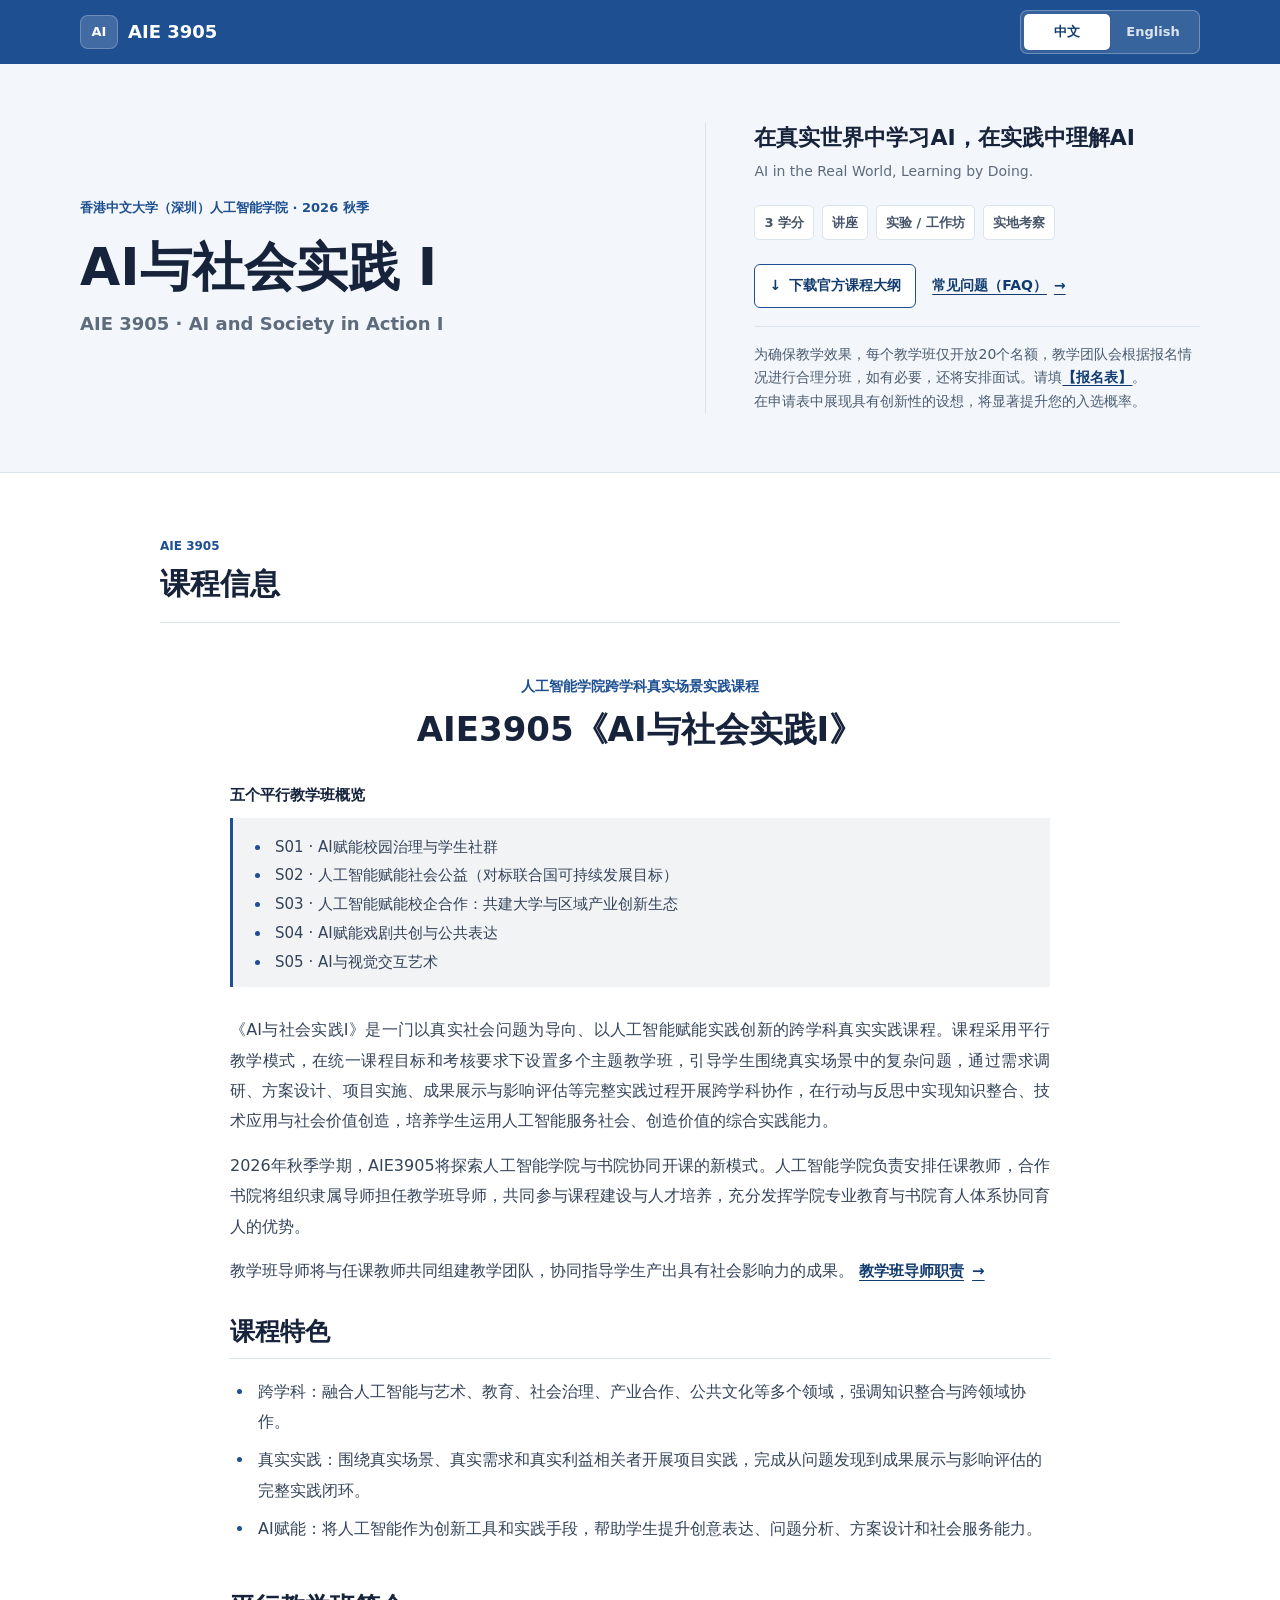
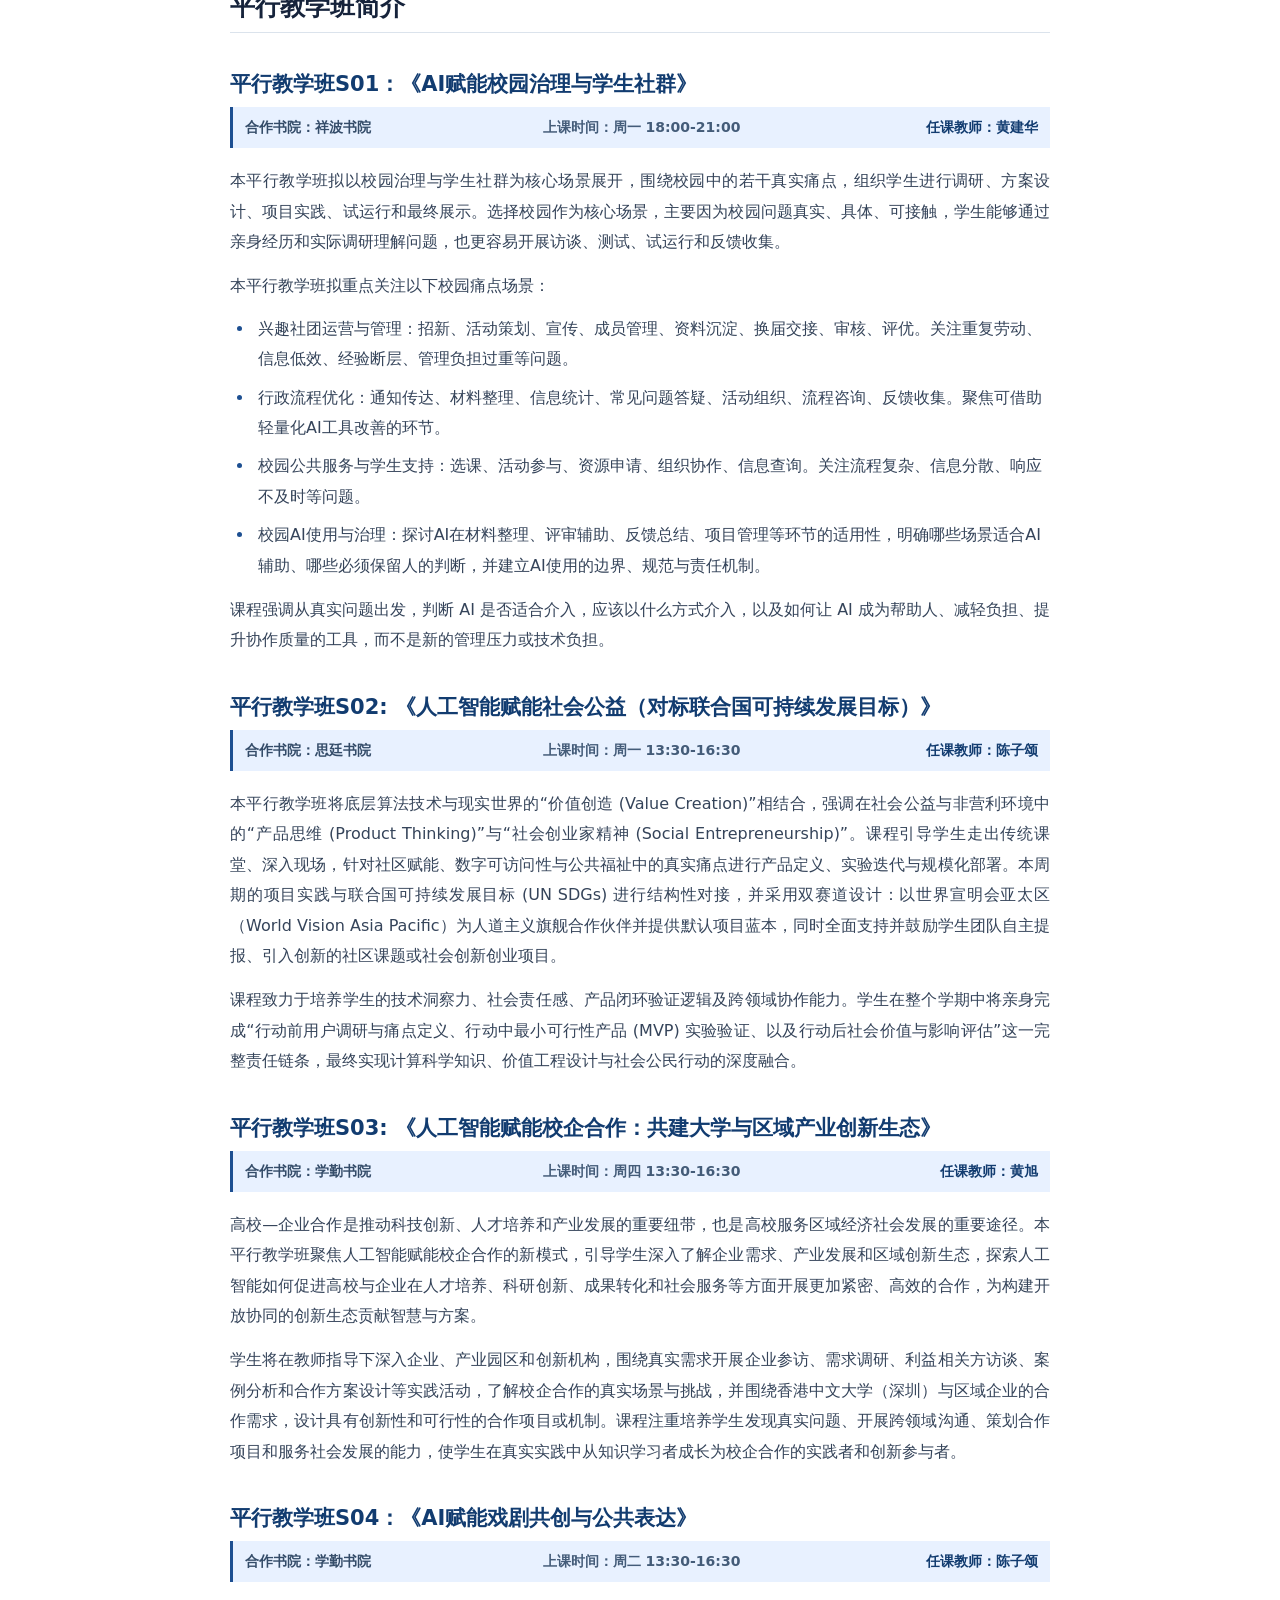
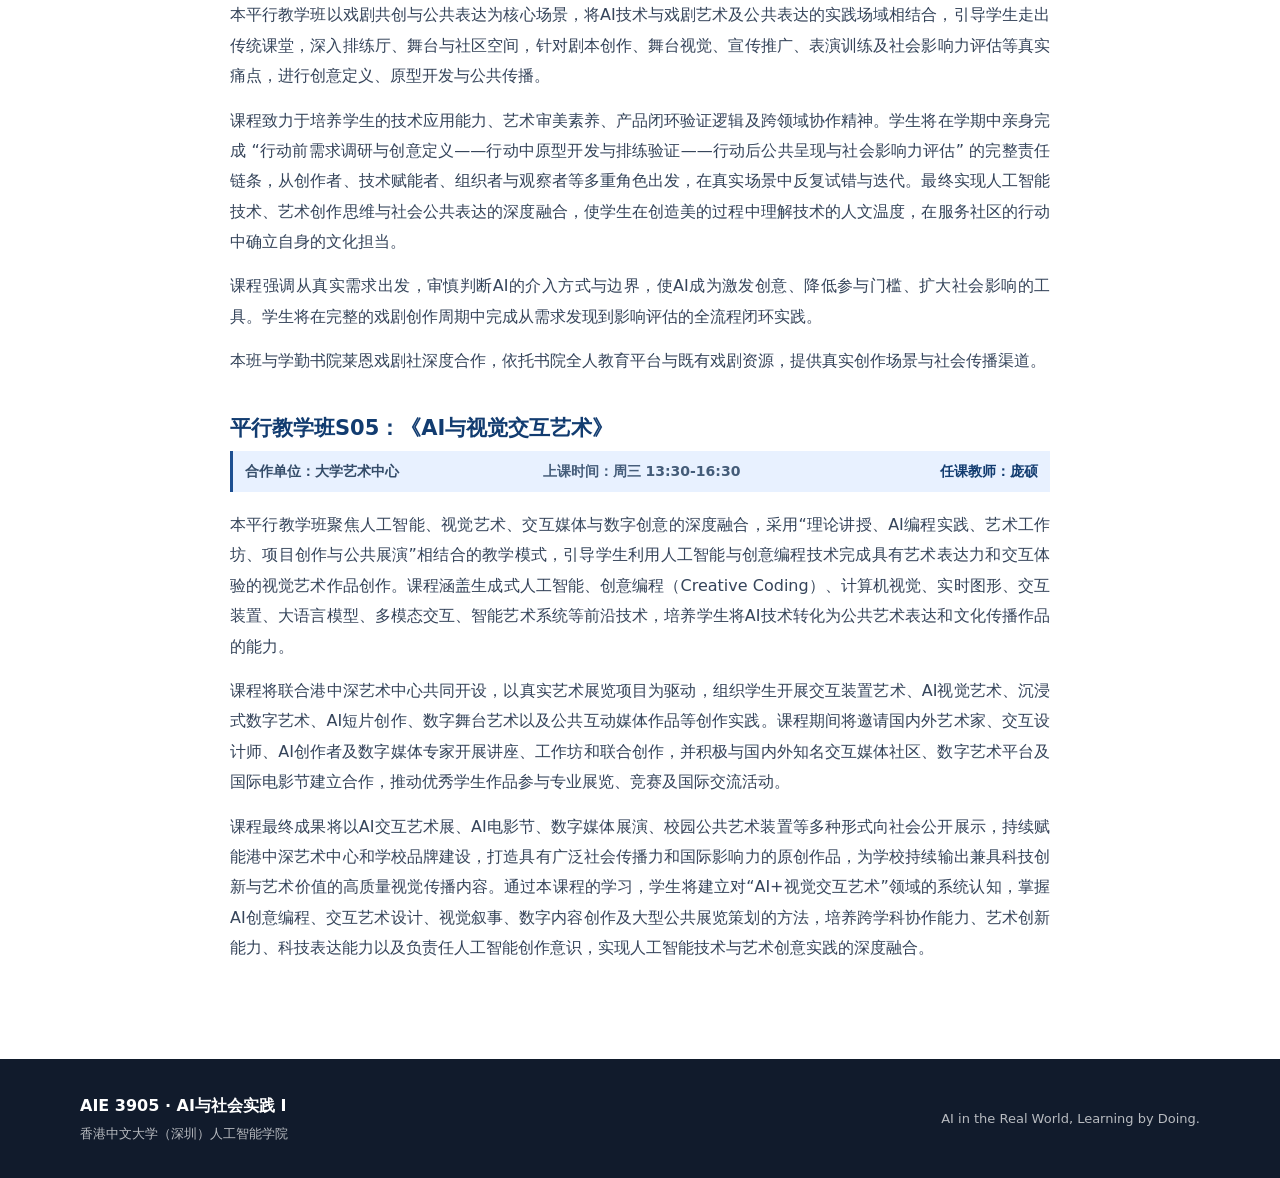
==== index.html @ 92f19177 "update" ====
<!DOCTYPE html>
<html lang="zh-CN">
<head>
  <meta charset="UTF-8" />
  <meta name="viewport" content="width=device-width, initial-scale=1.0" />
  <meta name="description" content="AIE 3905 AI与社会实践 I 中英文课程信息" />
  <title>AIE 3905 | AI与社会实践 I</title>
  <link rel="icon" type="image/png" href="./assets/images/favicon.png" />
  <link rel="shortcut icon" type="image/png" href="./assets/images/favicon.png" />
  <link rel="apple-touch-icon" href="./assets/images/favicon.png" />
  <link rel="stylesheet" href="./css/style.css?v=20260730-1" />
</head>
<body>
  <header class="site-header" id="site-header">
    <div class="container nav-wrap">
      <div class="brand" aria-label="AIE 3905">
        <span class="brand-mark">AI</span>
        <span class="brand-text">AIE 3905</span>
      </div>
      <div class="language-switch header-language-switch" id="language-switch" role="group" aria-label="选择课程信息语言">
        <button type="button" data-language="zh" class="active" aria-pressed="true">中文</button>
        <button type="button" data-language="en" aria-pressed="false">English</button>
      </div>
    </div>
  </header>

  <main id="app" tabindex="-1"></main>

  <footer class="site-footer">
    <div class="container footer-grid">
      <div>
        <div class="footer-brand">AIE 3905 · AI与社会实践 I</div>
        <p>香港中文大学（深圳）人工智能学院</p>
      </div>
      <p class="footer-note">AI in the Real World, Learning by Doing.</p>
    </div>
  </footer>

  <script src="./js/data.js?v=20260729-2"></script>
  <script src="./js/app.js?v=20260730-1"></script>
</body>
</html>
---- css/style.css ----
:root {
  --bg: #f7f8fa;
  --surface: #ffffff;
  --surface-soft: #f1f3f5;
  --text: #16233b;
  --muted: #5d6b7d;
  --line: #dbe3ec;
  --primary: #1d4f91;
  --primary-dark: #123c70;
  --primary-soft: #e8f1ff;
  --radius: 6px;
}

* { box-sizing: border-box; }
html { scroll-behavior: smooth; }
body {
  margin: 0;
  min-width: 320px;
  font-family: Inter, ui-sans-serif, system-ui, -apple-system, BlinkMacSystemFont, "Segoe UI", "PingFang SC", "Microsoft YaHei", sans-serif;
  color: var(--text);
  background: var(--bg);
  line-height: 1.65;
  -webkit-font-smoothing: antialiased;
}

a { color: inherit; text-decoration: none; }
button { font: inherit; }
.container { width: min(1120px, calc(100% - 40px)); margin: 0 auto; }
h1, h2, h3, h4, p { margin: 0; letter-spacing: 0; }
h1, h2, h3, h4 { line-height: 1.25; }

.site-header {
  position: sticky;
  top: 0;
  z-index: 50;
  background: var(--primary);
  box-shadow: 0 1px 0 rgba(255,255,255,.14);
}
.nav-wrap { height: 64px; display: flex; align-items: center; justify-content: space-between; gap: 20px; }
.brand { display: inline-flex; align-items: center; gap: 10px; color: #fff; font-weight: 800; }
.brand-mark {
  width: 38px;
  height: 34px;
  border-radius: 8px;
  display: inline-flex;
  align-items: center;
  justify-content: center;
  background: rgba(255,255,255,.16);
  border: 1px solid rgba(255,255,255,.24);
  font-size: 13px;
}
.brand-text { font-size: 18px; }

.course-hero {
  background: #f3f6fa;
  border-bottom: 1px solid var(--line);
}
.course-hero-inner {
  min-height: 400px;
  padding: 58px 0;
  display: grid;
  grid-template-columns: minmax(0, 1fr) minmax(380px, .9fr);
  gap: 76px;
  align-items: center;
}
.hero-primary { min-width: 0; }
.hero-kicker { color: var(--primary); font-size: 13px; font-weight: 750; margin-bottom: 16px; }
.hero-primary h1 { font-size: 52px; }
.hero-title-secondary { margin-top: 9px; color: var(--muted); font-size: 18px; font-weight: 700; }
.hero-information { padding-left: 48px; border-left: 1px solid var(--line); }
.hero-slogan { font-size: 22px; font-weight: 750; line-height: 1.45; }
.hero-slogan-secondary { margin-top: 6px; color: var(--muted); font-size: 14px; }
.hero-meta { display: flex; flex-wrap: wrap; gap: 8px; margin-top: 22px; }
.hero-meta span {
  padding: 6px 9px;
  border: 1px solid var(--line);
  border-radius: 5px;
  background: #fff;
  color: #475569;
  font-size: 13px;
  font-weight: 700;
}
.hero-actions {
  margin-top: 24px;
  display: flex;
  align-items: center;
  flex-wrap: wrap;
  gap: 16px;
}
.hero-action-button {
  min-height: 42px;
  padding: 9px 14px;
  display: inline-flex;
  align-items: center;
  justify-content: center;
  gap: 8px;
  border: 1px solid var(--primary);
  border-radius: 6px;
  font-size: 14px;
  font-weight: 760;
  transition: background .2s ease, color .2s ease;
}
.download-button { background: #fff; color: var(--primary-dark); }
.download-button:hover { background: var(--primary-soft); }
.hero-secondary-link {
  display: inline-flex;
  align-items: center;
  gap: 7px;
  color: var(--primary-dark);
  font-size: 14px;
  font-weight: 750;
  text-decoration: underline;
  text-underline-offset: 4px;
}
.hero-action-button:focus-visible, .hero-secondary-link:focus-visible, .language-switch button:focus-visible { outline: 3px solid #9fc3ed; outline-offset: 2px; }
.application-notice {
  margin-top: 18px;
  padding-top: 16px;
  border-top: 1px solid var(--line);
  color: #4b5d73;
  font-size: 14px;
  line-height: 1.7;
}
.application-notice a {
  color: var(--primary-dark);
  font-weight: 750;
  text-decoration: underline;
  text-underline-offset: 3px;
}

.document-area { background: #fff; }
.document-container { max-width: 960px; padding-top: 64px; padding-bottom: 96px; }
.document-toolbar {
  display: flex;
  align-items: end;
  justify-content: space-between;
  gap: 28px;
  padding-bottom: 20px;
  border-bottom: 1px solid var(--line);
}
.document-toolbar h2 { font-size: 30px; }
.eyebrow { display: block; margin-bottom: 8px; color: var(--primary); font-size: 12px; font-weight: 800; }
.document-resource-line {
  margin-top: 14px;
  color: #35445a;
  font-size: 16px;
  line-height: 1.9;
  text-align: justify;
}
.course-document[lang="en"] .document-resource-line { line-height: 1.78; text-align: left; }
.document-resource-link {
  display: inline-flex;
  align-items: center;
  gap: 8px;
  color: var(--primary-dark);
  font-size: 15px;
  font-weight: 750;
  text-decoration: underline;
  text-underline-offset: 4px;
}
.document-resource-line + .document-heading { margin-top: 30px; }
.language-switch { display: inline-grid; grid-template-columns: 1fr 1fr; padding: 3px; border: 1px solid var(--line); border-radius: 7px; background: var(--surface-soft); }
.language-switch button {
  min-width: 86px;
  min-height: 36px;
  padding: 6px 12px;
  border: 0;
  border-radius: 5px;
  background: transparent;
  color: var(--muted);
  font-size: 13px;
  font-weight: 750;
  cursor: pointer;
}
.language-switch button.active { background: #fff; color: var(--primary); box-shadow: 0 1px 3px rgba(20,36,60,.1); }
.header-language-switch { border-color: rgba(255,255,255,.28); background: rgba(255,255,255,.12); }
.header-language-switch button { color: rgba(255,255,255,.82); }
.header-language-switch button.active { background: #fff; color: var(--primary-dark); }

.course-document { max-width: 820px; margin: 0 auto; padding-top: 52px; }
.document-kicker { color: var(--primary); font-size: 14px; font-weight: 750; text-align: center; }
.document-title { margin-top: 10px; margin-bottom: 32px; font-size: 34px; text-align: center; }
.session-summary-heading { color: var(--text); font-size: 15px; font-weight: 800; }
.document-list.session-summary-list {
  margin-top: 10px;
  padding: 13px 20px 13px 38px;
  border-left: 3px solid var(--primary);
  background: var(--surface-soft);
}
.document-list.session-summary-list li { margin-top: 4px; font-size: 15px; line-height: 1.65; }
.course-document[lang="en"] .document-list.session-summary-list li { line-height: 1.65; }
.document-list.session-summary-list + .document-paragraph { margin-top: 28px; }
.document-heading { margin-top: 46px; margin-bottom: 18px; padding-bottom: 10px; border-bottom: 1px solid var(--line); font-size: 25px; }
.document-section-title { margin-top: 38px; margin-bottom: 10px; color: var(--primary-dark); font-size: 21px; }
.document-paragraph { margin-top: 14px; color: #35445a; font-size: 16px; line-height: 1.9; text-align: justify; }
.course-document[lang="en"] .document-paragraph { line-height: 1.78; text-align: left; }
.document-partner {
  margin: 9px 0 18px;
  padding: 9px 12px;
  display: grid;
  grid-template-columns: minmax(0, 1fr) auto minmax(0, 1fr);
  align-items: baseline;
  gap: 8px 18px;
  border-left: 3px solid var(--primary);
  background: var(--primary-soft);
  color: #344c69;
  font-size: 14px;
  font-weight: 750;
}
.document-meeting-time { justify-self: center; color: #445c79; text-align: center; }
.document-instructor { justify-self: end; color: var(--primary-dark); text-align: right; }
.document-partner-stacked {
  grid-template-columns: minmax(0, 1.1fr) minmax(0, 1.25fr) minmax(0, .8fr);
  align-items: start;
}
.document-partner-field { min-width: 0; display: flex; flex-direction: column; }
.document-partner-field:nth-child(2) { align-items: center; text-align: center; }
.document-partner-field:nth-child(3) { align-items: flex-end; text-align: right; }
.document-partner-label { color: #60748d; font-size: 12px; line-height: 1.35; white-space: nowrap; }
.document-partner-value { margin-top: 3px; color: var(--primary-dark); font-size: 14px; line-height: 1.45; white-space: nowrap; }
.document-feature {
  margin-top: 9px;
  color: #3e4d62;
  font-size: 15px;
  line-height: 1.75;
}
.document-list {
  margin: 12px 0 0;
  padding-left: 24px;
  color: #35445a;
}
.document-list li {
  margin-top: 8px;
  padding-left: 4px;
  font-size: 16px;
  line-height: 1.9;
}
.document-list li::marker { color: var(--primary); }
.course-document[lang="en"] .document-list li { line-height: 1.78; }

.mentor-page { min-height: calc(100vh - 64px); background: #fff; }
.mentor-hero { background: #f3f6fa; border-bottom: 1px solid var(--line); }
.mentor-hero-inner { max-width: 960px; padding-top: 48px; padding-bottom: 48px; }
.mentor-back-link {
  display: inline-flex;
  align-items: center;
  gap: 7px;
  margin-bottom: 28px;
  color: var(--primary-dark);
  font-size: 14px;
  font-weight: 750;
}
.mentor-hero h1 { max-width: 780px; font-size: 42px; }
.mentor-content { max-width: 820px; padding-top: 54px; padding-bottom: 96px; }
.mentor-document { color: #35445a; }
.mentor-document p { margin-top: 16px; font-size: 16px; line-height: 1.9; text-align: justify; }
.mentor-document[lang="en"] p { line-height: 1.78; text-align: left; }
.mentor-document .mentor-intro { margin-top: 0; }
.mentor-responsibility-list { margin-top: 14px; }
.mentor-responsibility-list strong { color: var(--text); }
.mentor-closing { margin-top: 32px !important; padding-top: 24px; border-top: 1px solid var(--line); }

.faq-hero-subtitle { margin-top: 12px; color: var(--muted); font-size: 16px; font-weight: 700; }
.faq-content { max-width: 820px; padding-top: 54px; padding-bottom: 96px; }
.faq-item { padding: 42px 0; border-bottom: 1px solid var(--line); }
.faq-item:first-child { padding-top: 0; }
.faq-item:last-child { padding-bottom: 0; border-bottom: 0; }
.faq-question, .faq-answer { display: grid; grid-template-columns: 34px minmax(0, 1fr); gap: 14px; align-items: start; }
.faq-answer { margin-top: 24px; }
.faq-marker {
  width: 30px;
  height: 30px;
  border-radius: 4px;
  display: inline-flex;
  align-items: center;
  justify-content: center;
  background: var(--primary);
  color: #fff;
  font-size: 13px;
  font-weight: 850;
}
.faq-answer .faq-marker { background: var(--primary-soft); color: var(--primary-dark); }
.faq-question h2 { font-size: 20px; line-height: 1.55; }
.faq-answer-copy p { color: #35445a; font-size: 16px; line-height: 1.78; }
.faq-answer-copy p + p { margin-top: 14px; }

.site-footer { background: #111b2c; color: rgba(255,255,255,.7); padding: 34px 0; }
.footer-grid { display: flex; justify-content: space-between; align-items: center; gap: 24px; }
.footer-brand { color: #fff; font-size: 16px; font-weight: 850; margin-bottom: 3px; }
.site-footer p { font-size: 13px; }
.footer-note { text-align: right; }
.fade-in { animation: fadeIn .18s ease both; }
@keyframes fadeIn { from { opacity: 0; } to { opacity: 1; } }

@media (max-width: 900px) {
  .course-hero-inner { min-height: 0; grid-template-columns: 1fr; gap: 32px; padding: 52px 0; }
  .hero-primary h1 { font-size: 44px; }
  .hero-information { padding-left: 0; padding-top: 28px; border-left: 0; border-top: 1px solid var(--line); }
}

@media (max-width: 560px) {
  .container { width: min(100% - 24px, 1120px); }
  .brand-text { display: none; }
  .course-hero-inner { padding: 44px 0; }
  .hero-primary h1 { font-size: 38px; overflow-wrap: anywhere; }
  .hero-title-secondary { font-size: 16px; }
  .hero-slogan { font-size: 20px; }
  .hero-actions { align-items: stretch; flex-direction: column; gap: 12px; }
  .hero-action-button { width: 100%; }
  .hero-secondary-link { justify-content: center; }
  .document-container { padding-top: 48px; padding-bottom: 72px; }
  .document-toolbar { display: block; }
  .course-document { padding-top: 38px; }
  .document-title { font-size: 28px; }
  .document-heading { margin-top: 38px; font-size: 23px; }
  .document-section-title { margin-top: 32px; font-size: 19px; overflow-wrap: anywhere; }
  .document-paragraph { font-size: 15px; text-align: left; }
  .document-partner { grid-template-columns: 1fr; align-items: start; }
  .document-meeting-time, .document-instructor { justify-self: start; text-align: left; }
  .document-partner-field:nth-child(2), .document-partner-field:nth-child(3) { align-items: flex-start; text-align: left; }
  .document-resource-line { font-size: 15px; text-align: left; }
  .document-list li { font-size: 15px; }
  .mentor-hero-inner { padding-top: 36px; padding-bottom: 38px; }
  .mentor-hero h1 { font-size: 34px; overflow-wrap: anywhere; }
  .mentor-content { padding-top: 42px; padding-bottom: 72px; }
  .mentor-document p, .mentor-responsibility-list li { font-size: 15px; text-align: left; }
  .faq-content { padding-top: 42px; padding-bottom: 72px; }
  .faq-item { padding: 34px 0; }
  .faq-question, .faq-answer { grid-template-columns: 30px minmax(0, 1fr); gap: 10px; }
  .faq-question h2 { font-size: 18px; }
  .faq-answer-copy p { font-size: 15px; }
  .footer-grid { align-items: flex-start; flex-direction: column; }
  .footer-note { text-align: left; }
}

@media (prefers-reduced-motion: reduce) {
  html { scroll-behavior: auto; }
  *, *::before, *::after { animation-duration: .01ms !important; animation-iteration-count: 1 !important; transition-duration: .01ms !important; }
}
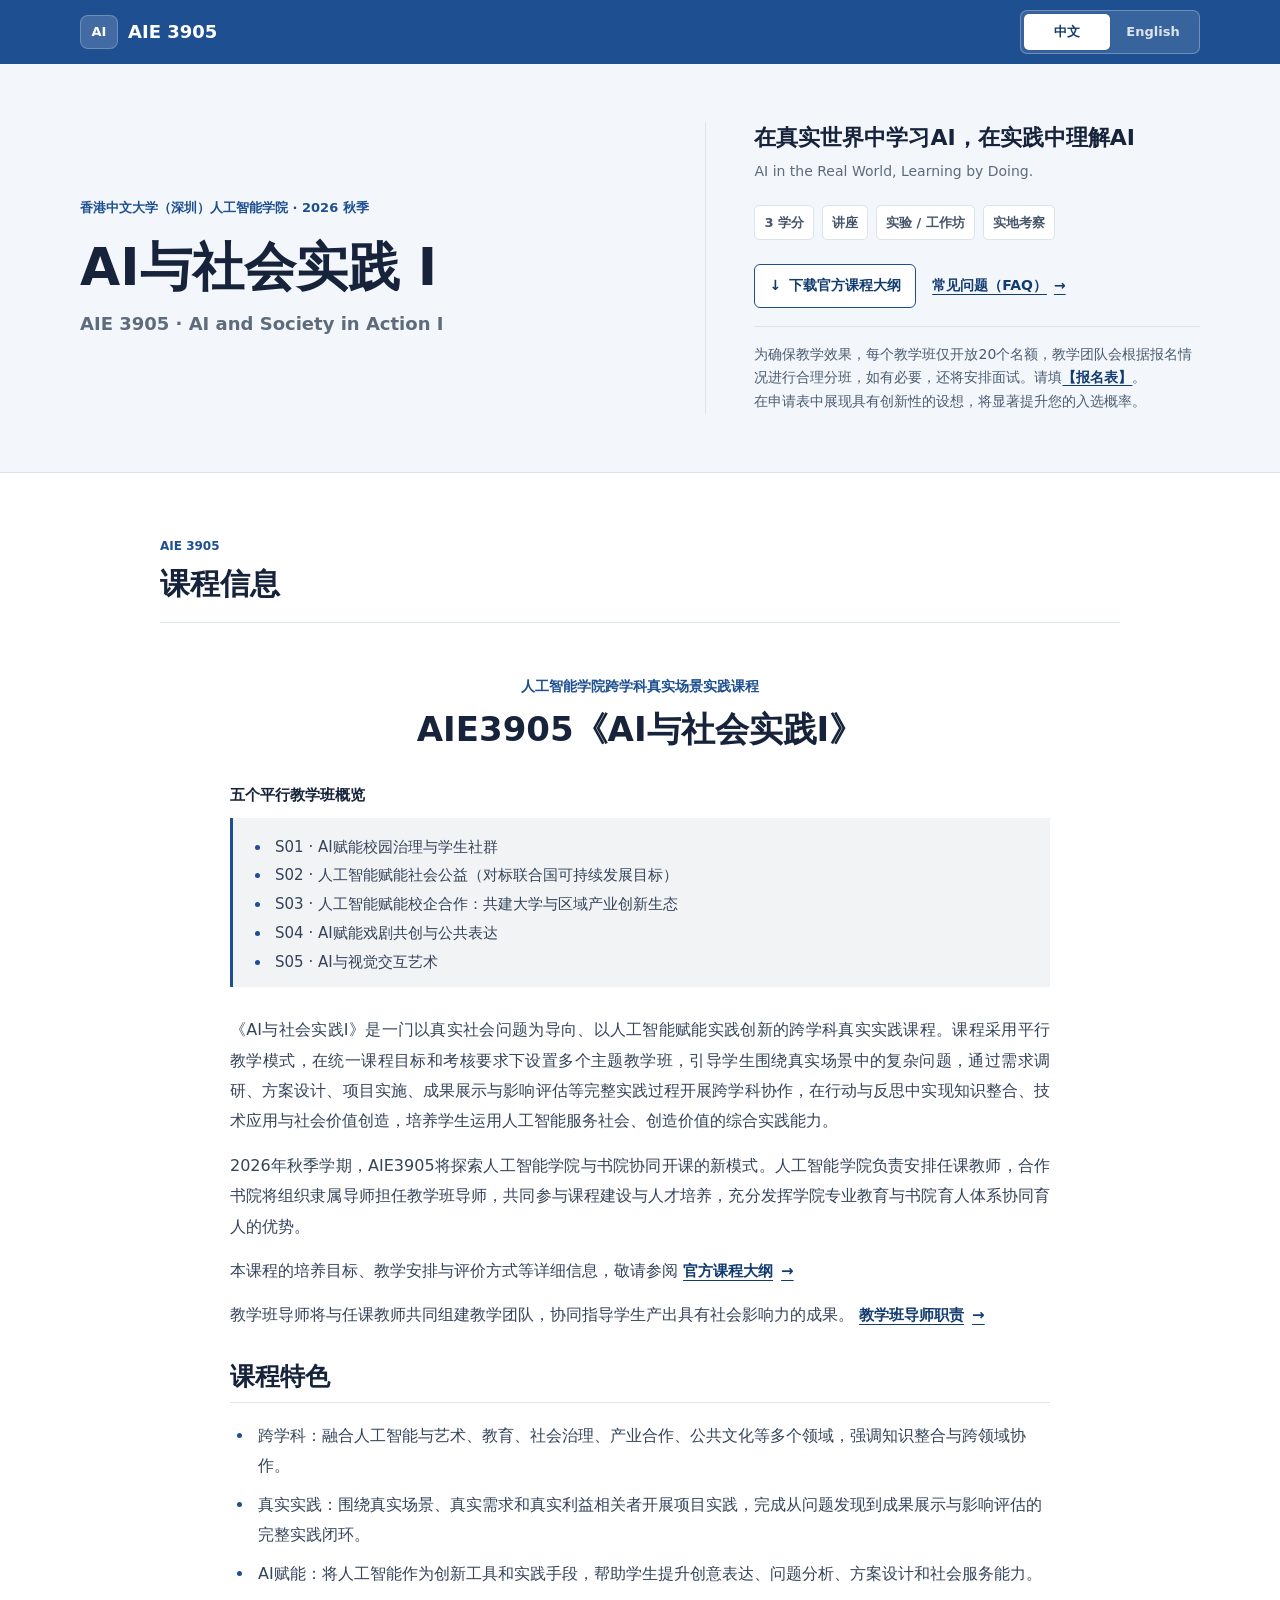
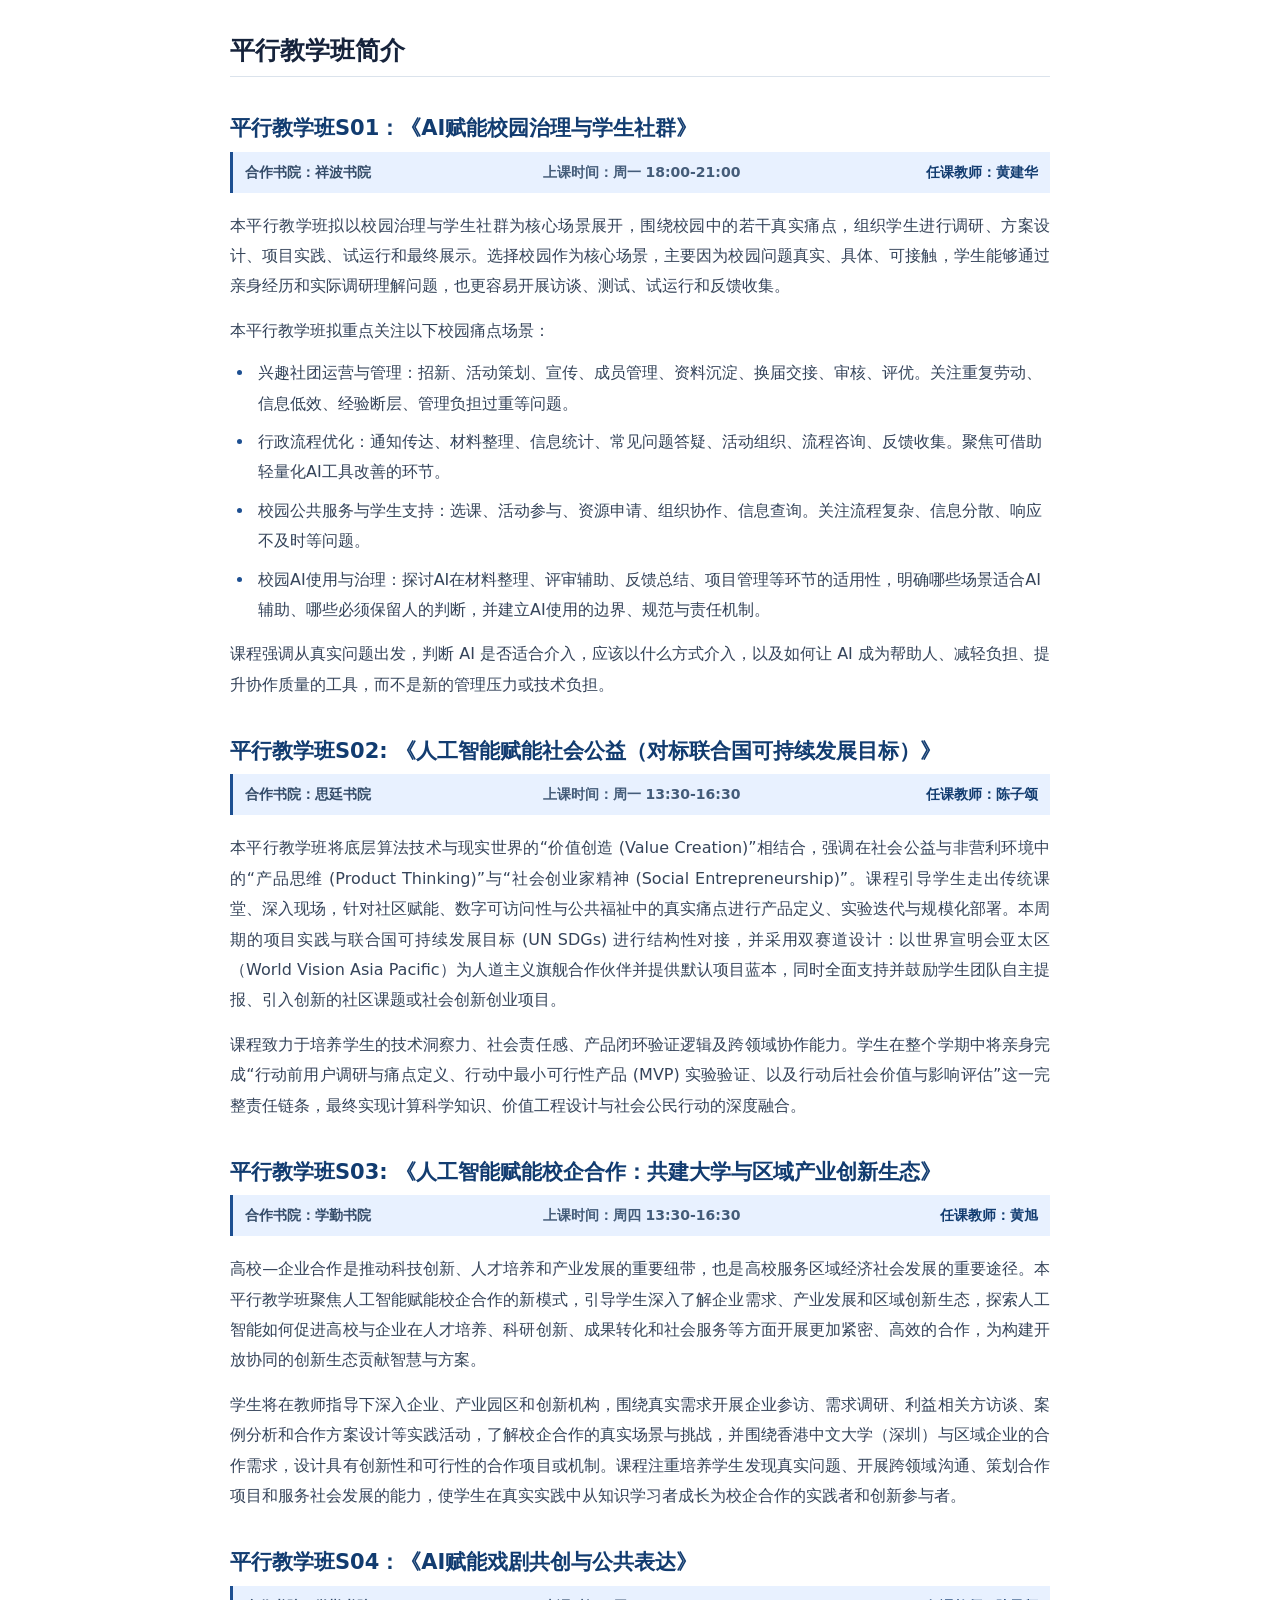
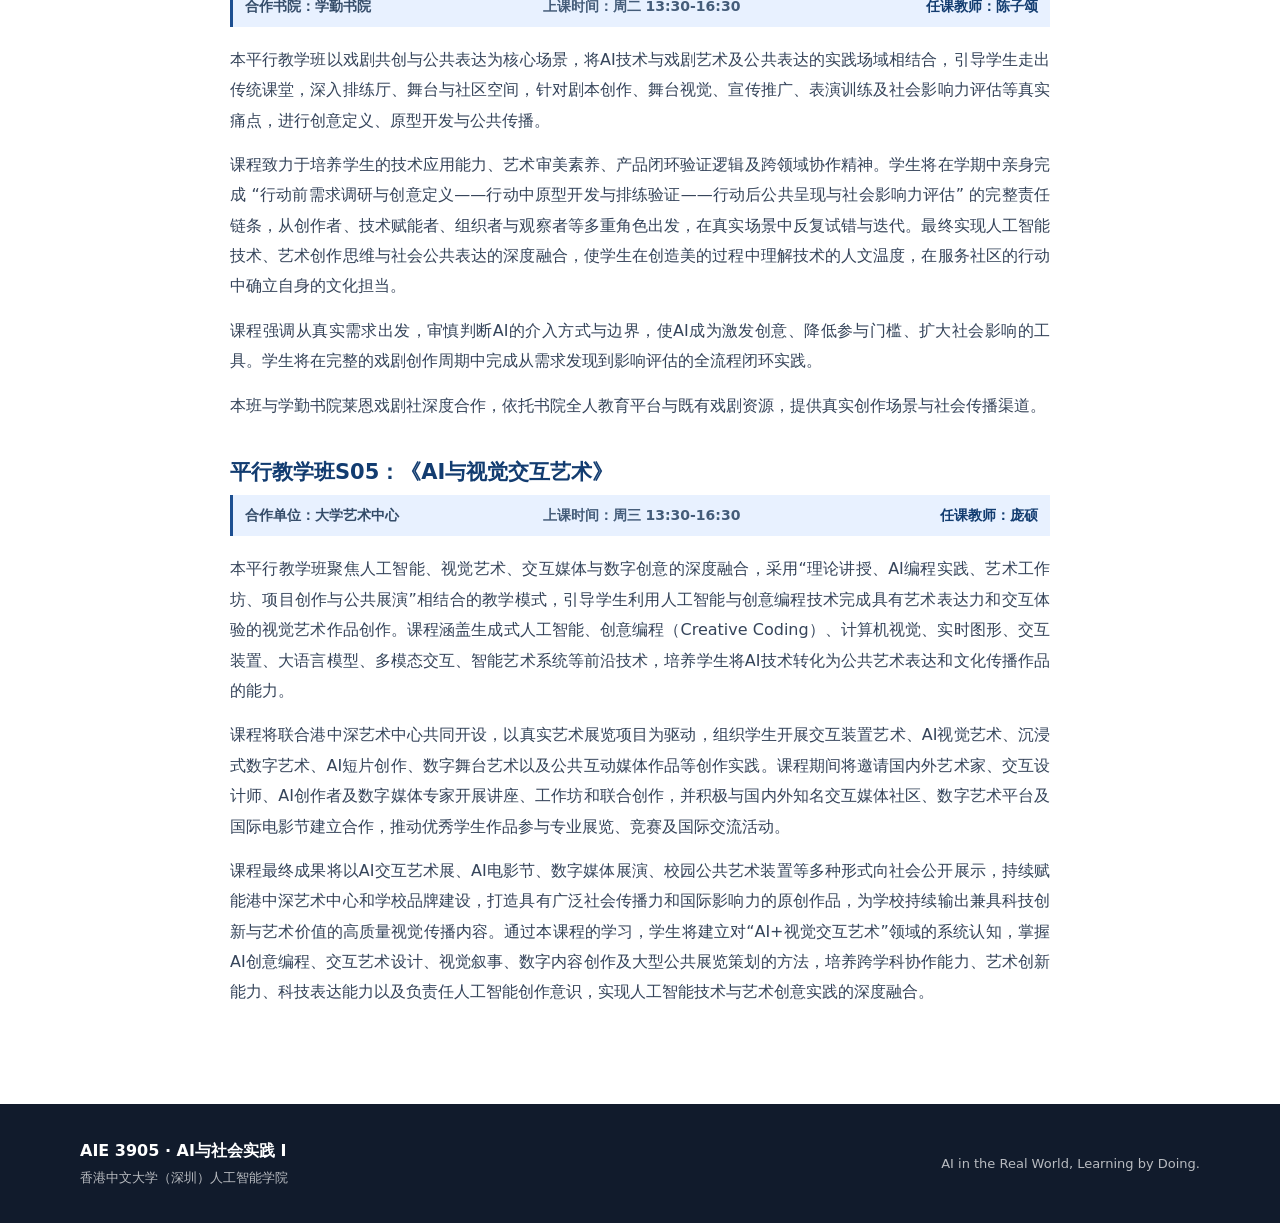
==== commit 6ae365fe: "update" ====
--- a/index.html
+++ b/index.html
@@ -36,7 +36,7 @@
     </div>
   </footer>
 
-  <script src="./js/data.js?v=20260729-2"></script>
+  <script src="./js/data.js?v=20260731-1"></script>
   <script src="./js/app.js?v=20260730-1"></script>
 </body>
 </html>
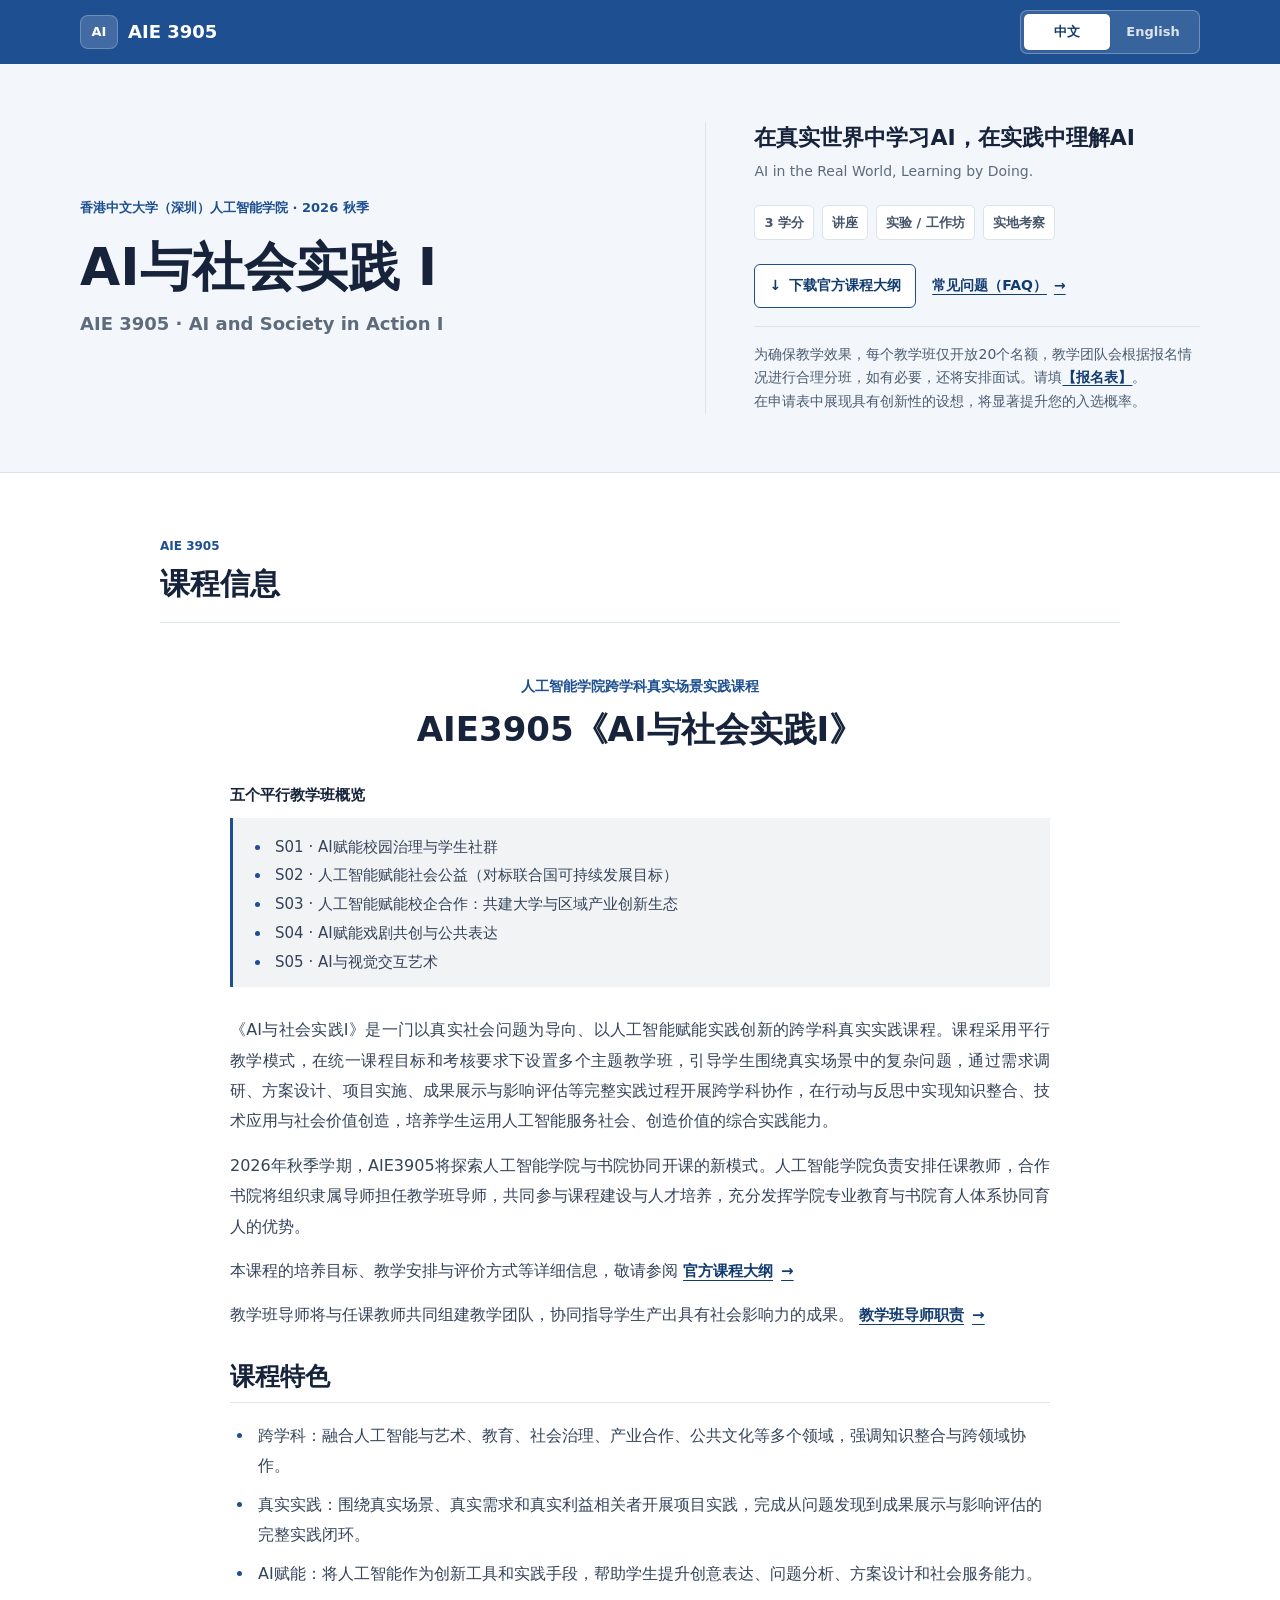
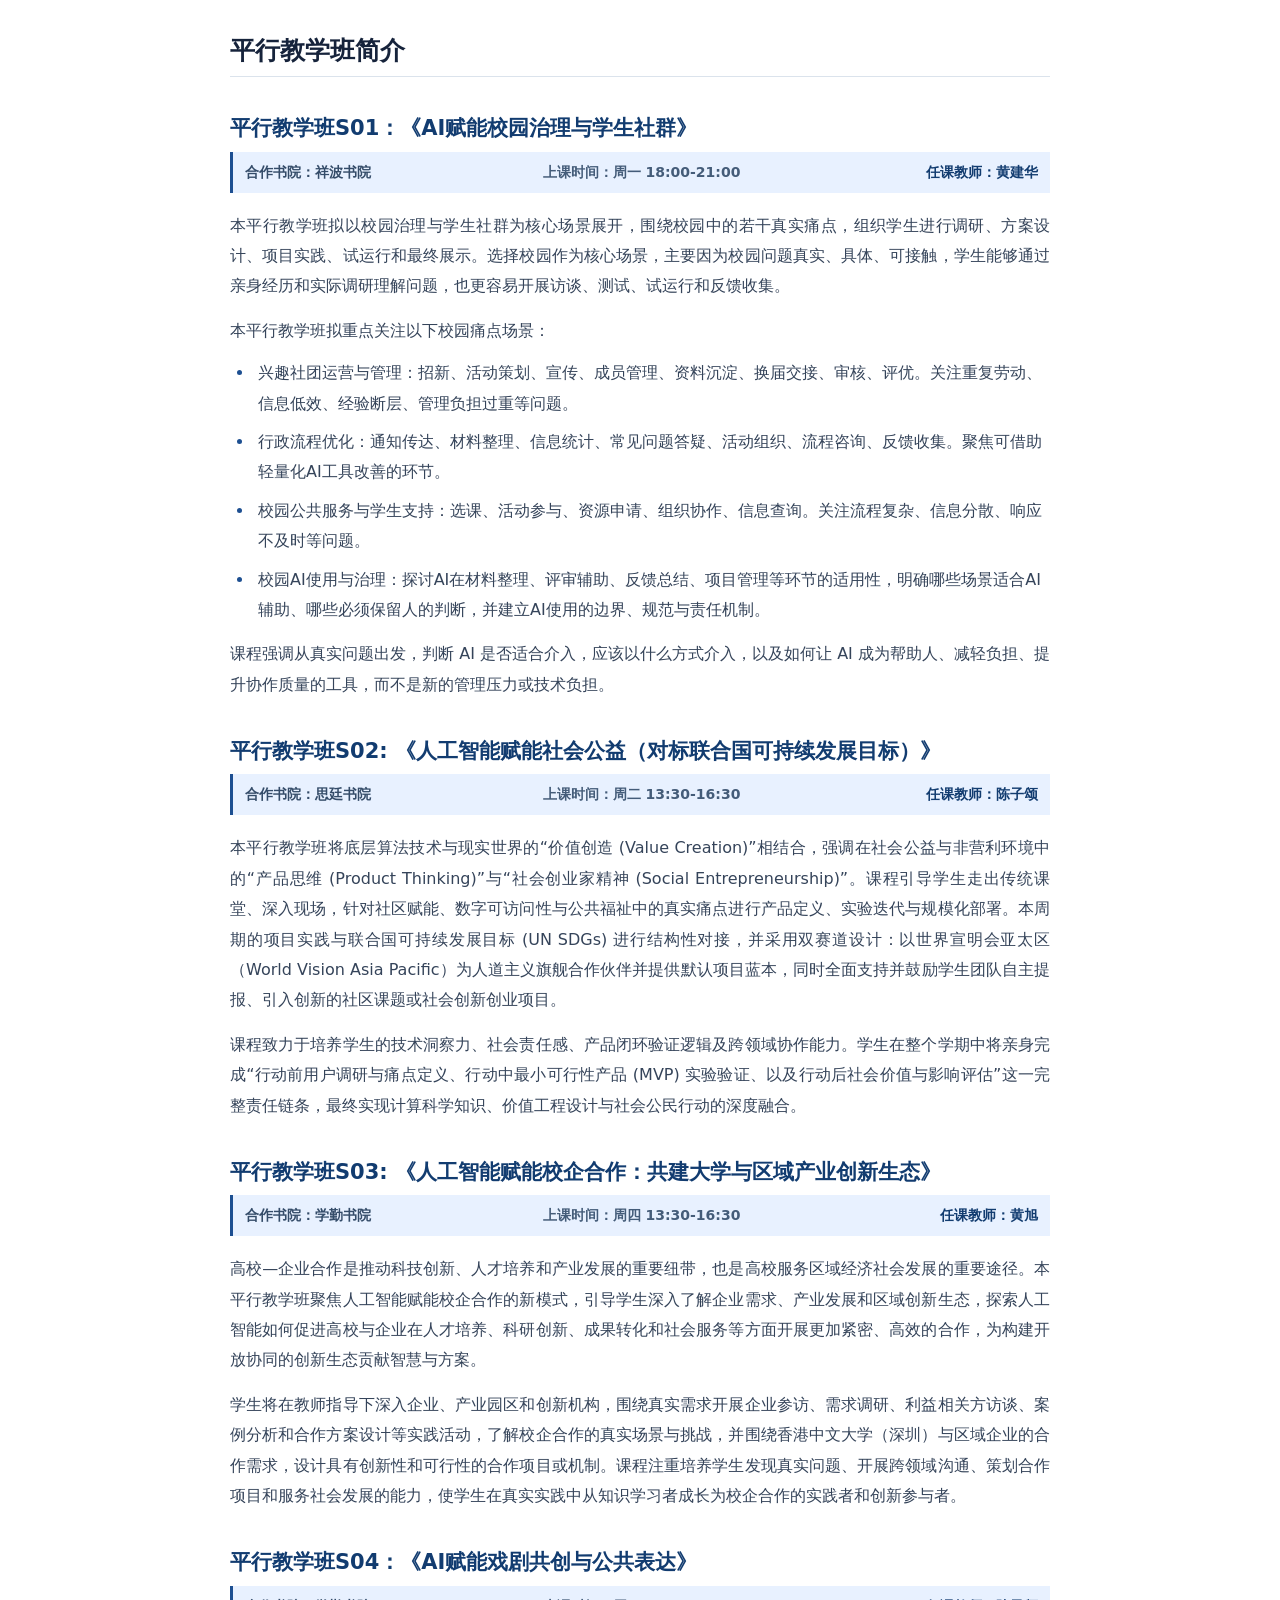
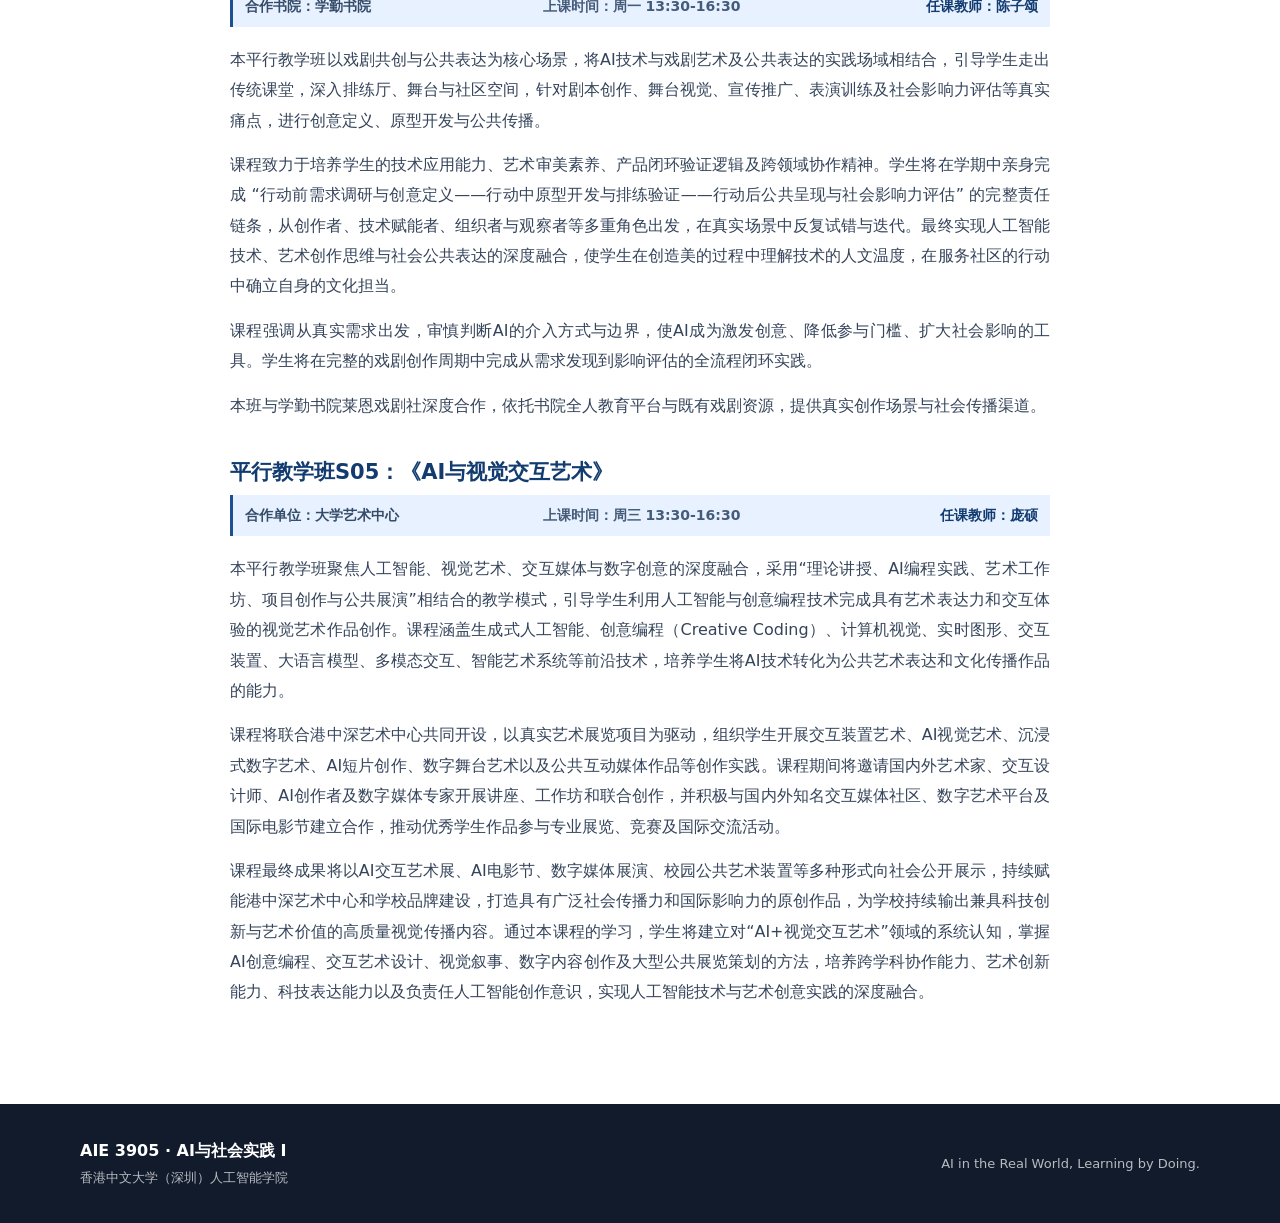
==== commit 1582d066: "update" ====
--- a/index.html
+++ b/index.html
@@ -36,7 +36,7 @@
     </div>
   </footer>
 
-  <script src="./js/data.js?v=20260731-1"></script>
+  <script src="./js/data.js?v=20260802-1"></script>
   <script src="./js/app.js?v=20260730-1"></script>
 </body>
 </html>
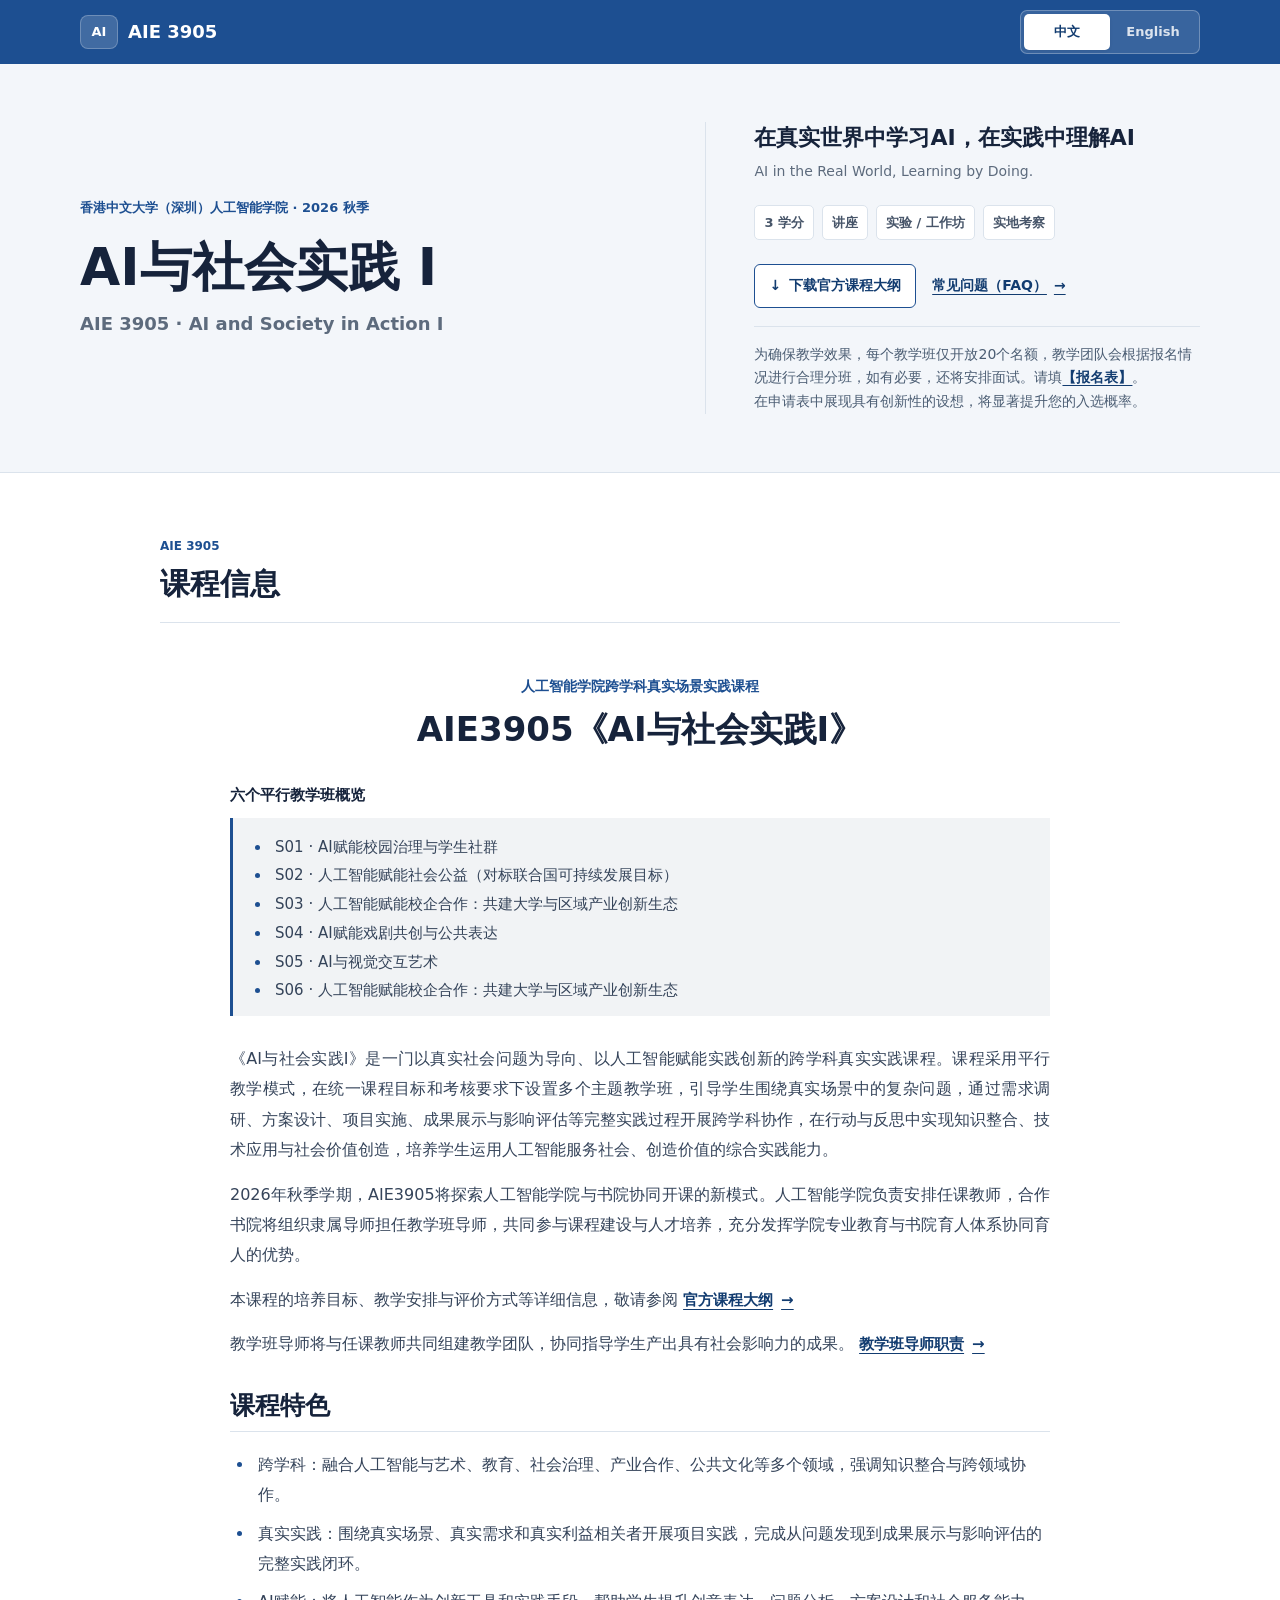
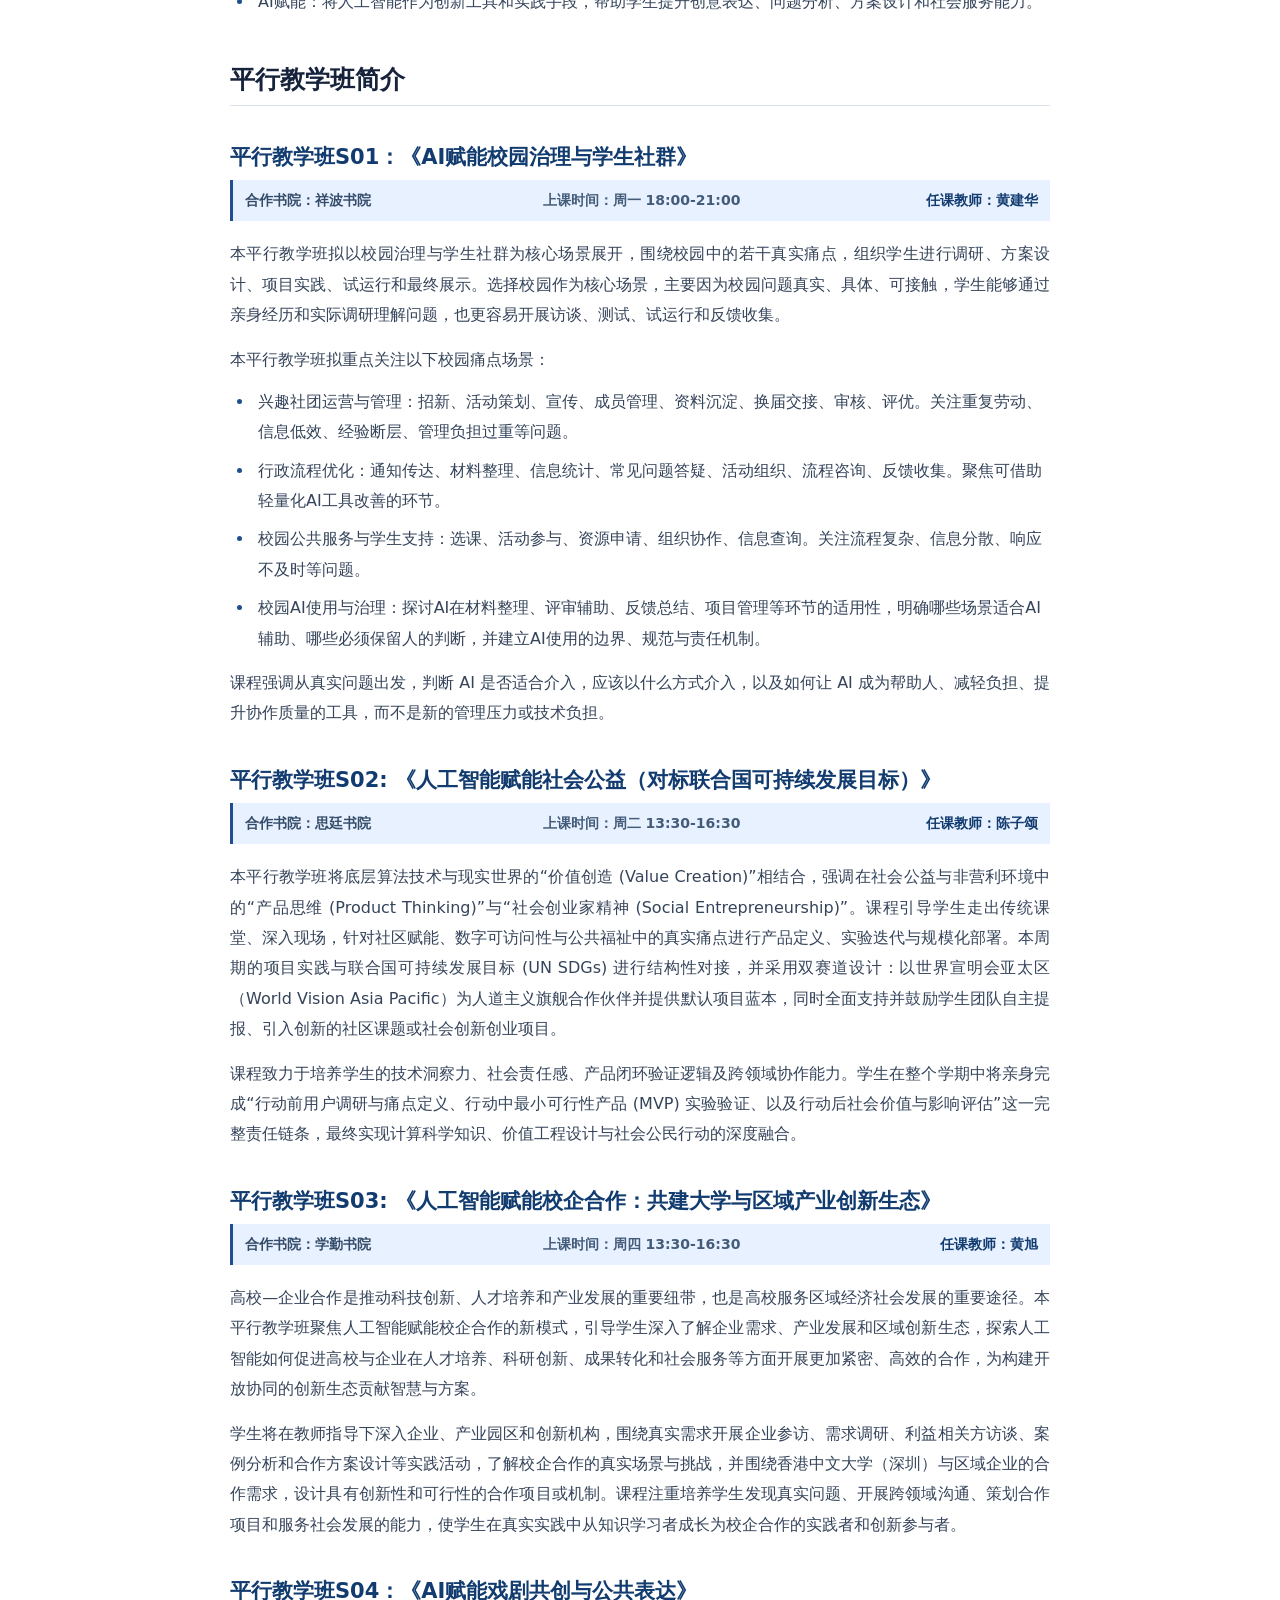
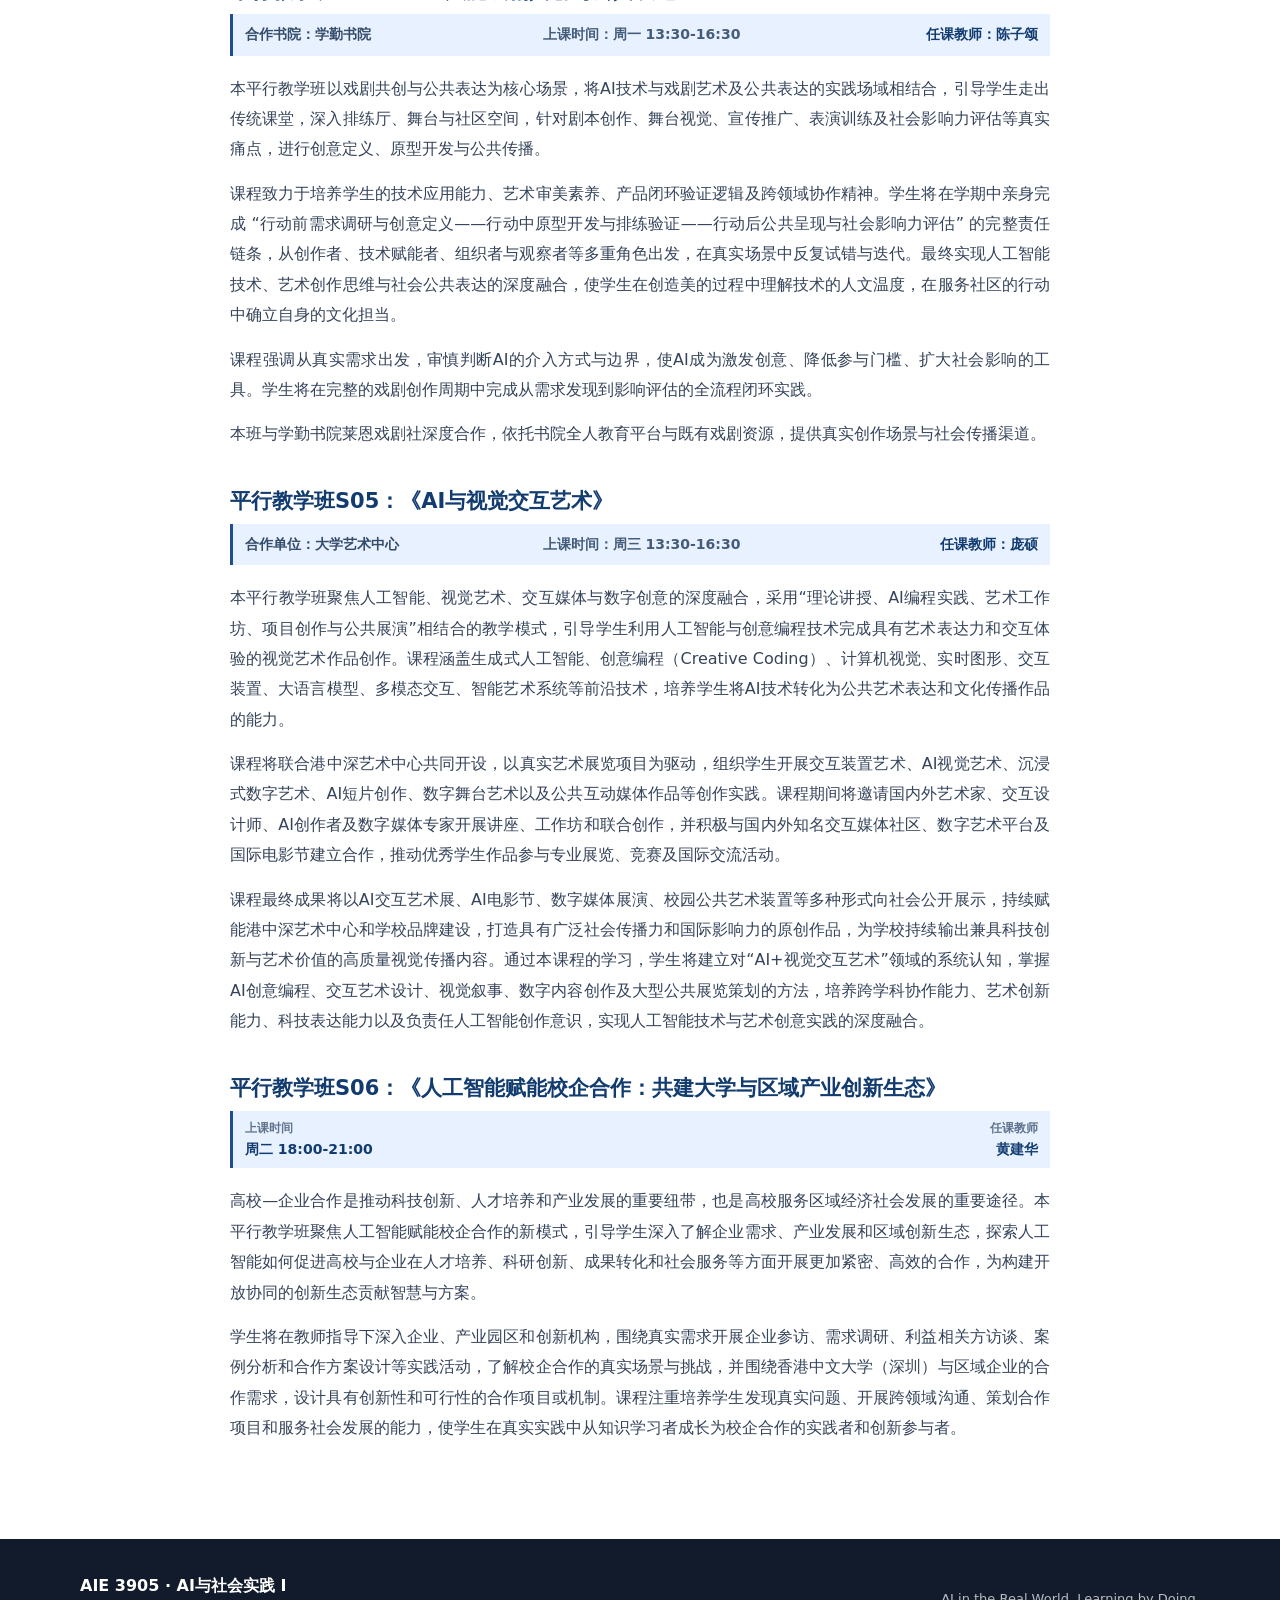
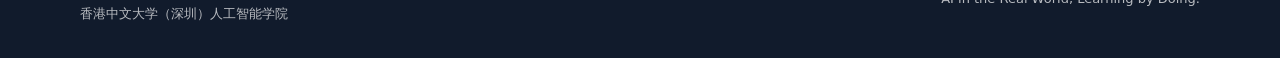
==== commit 27d5a5ac: "UD" ====
--- a/index.html
+++ b/index.html
@@ -36,7 +36,7 @@
     </div>
   </footer>
 
-  <script src="./js/data.js?v=20260802-1"></script>
-  <script src="./js/app.js?v=20260730-1"></script>
+  <script src="./js/data.js?v=20260813-1"></script>
+  <script src="./js/app.js?v=20260813-1"></script>
 </body>
 </html>
--- a/css/style.css
+++ b/css/style.css
@@ -213,6 +213,8 @@
   grid-template-columns: minmax(0, 1.1fr) minmax(0, 1.25fr) minmax(0, .8fr);
   align-items: start;
 }
+.document-partner-two-fields { grid-template-columns: repeat(2, minmax(0, 1fr)); }
+.document-partner-two-fields .document-partner-field:nth-child(2) { align-items: flex-end; text-align: right; }
 .document-partner-field { min-width: 0; display: flex; flex-direction: column; }
 .document-partner-field:nth-child(2) { align-items: center; text-align: center; }
 .document-partner-field:nth-child(3) { align-items: flex-end; text-align: right; }
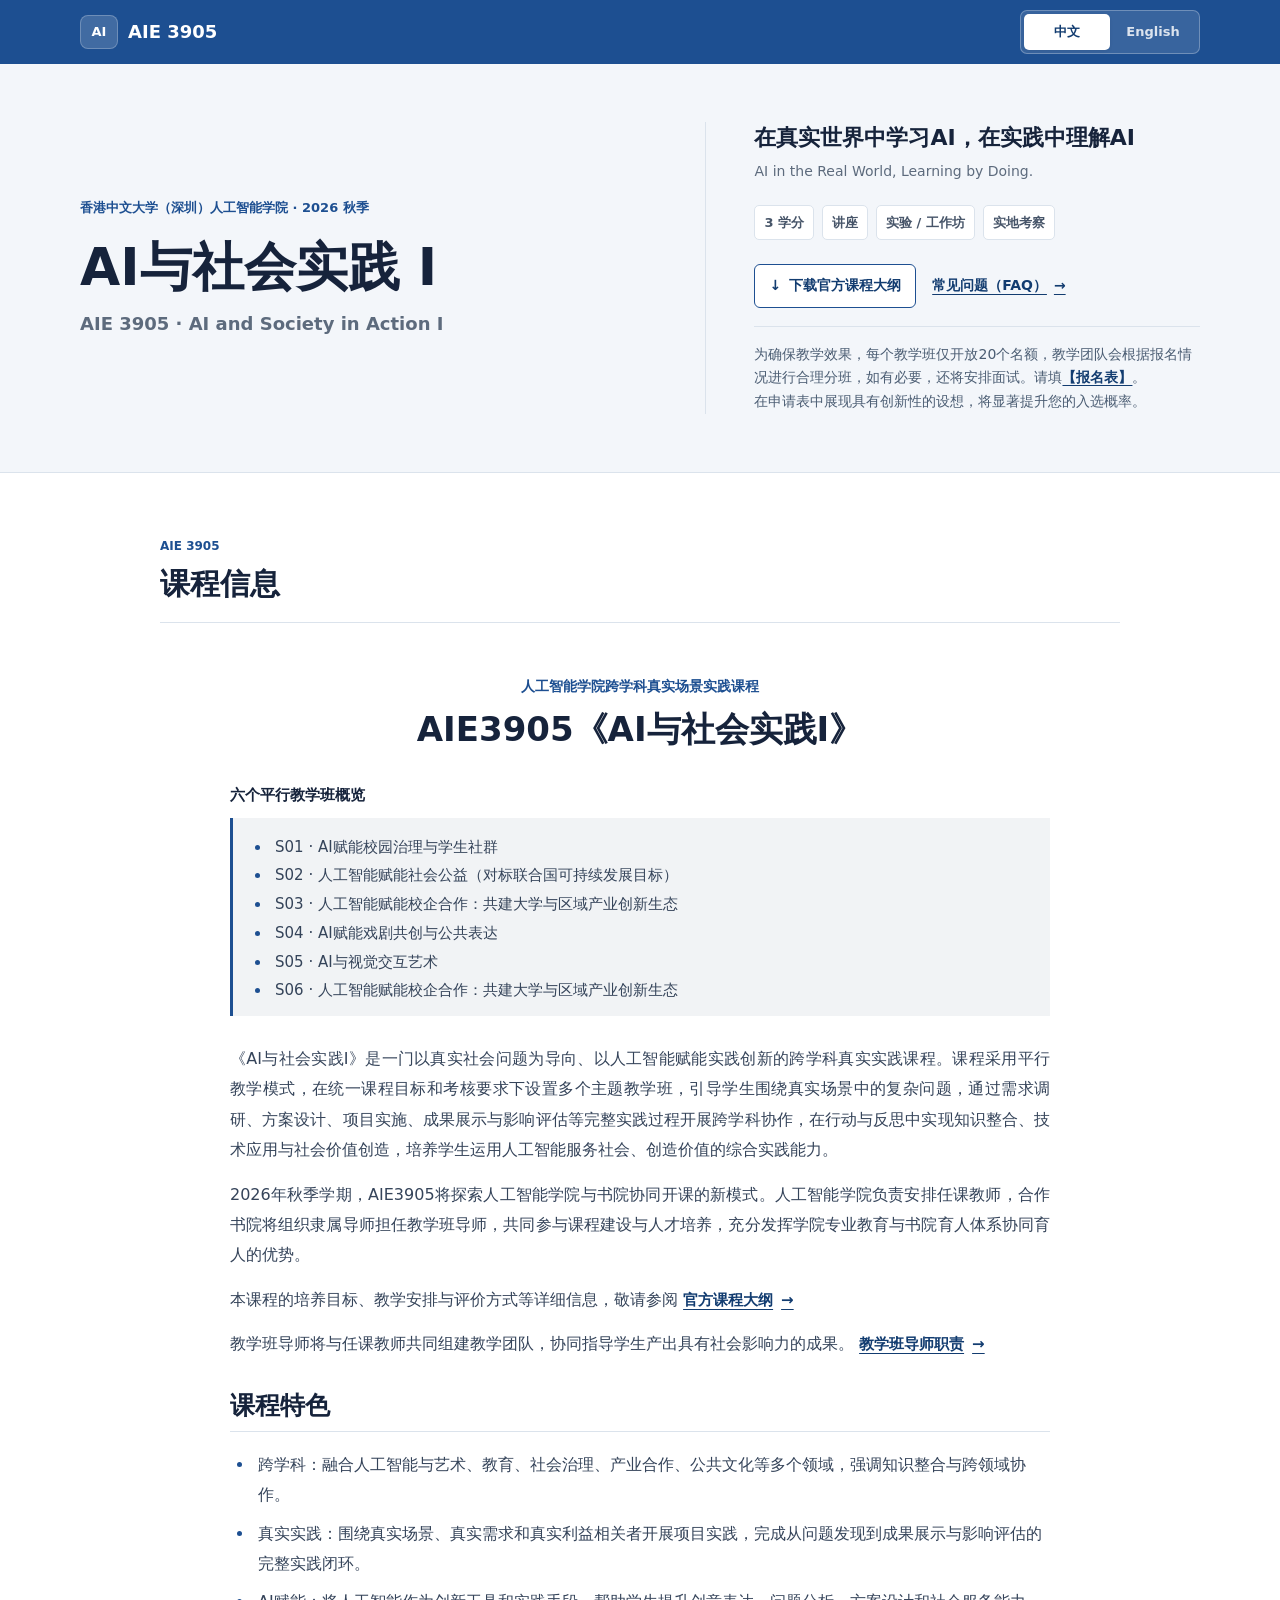
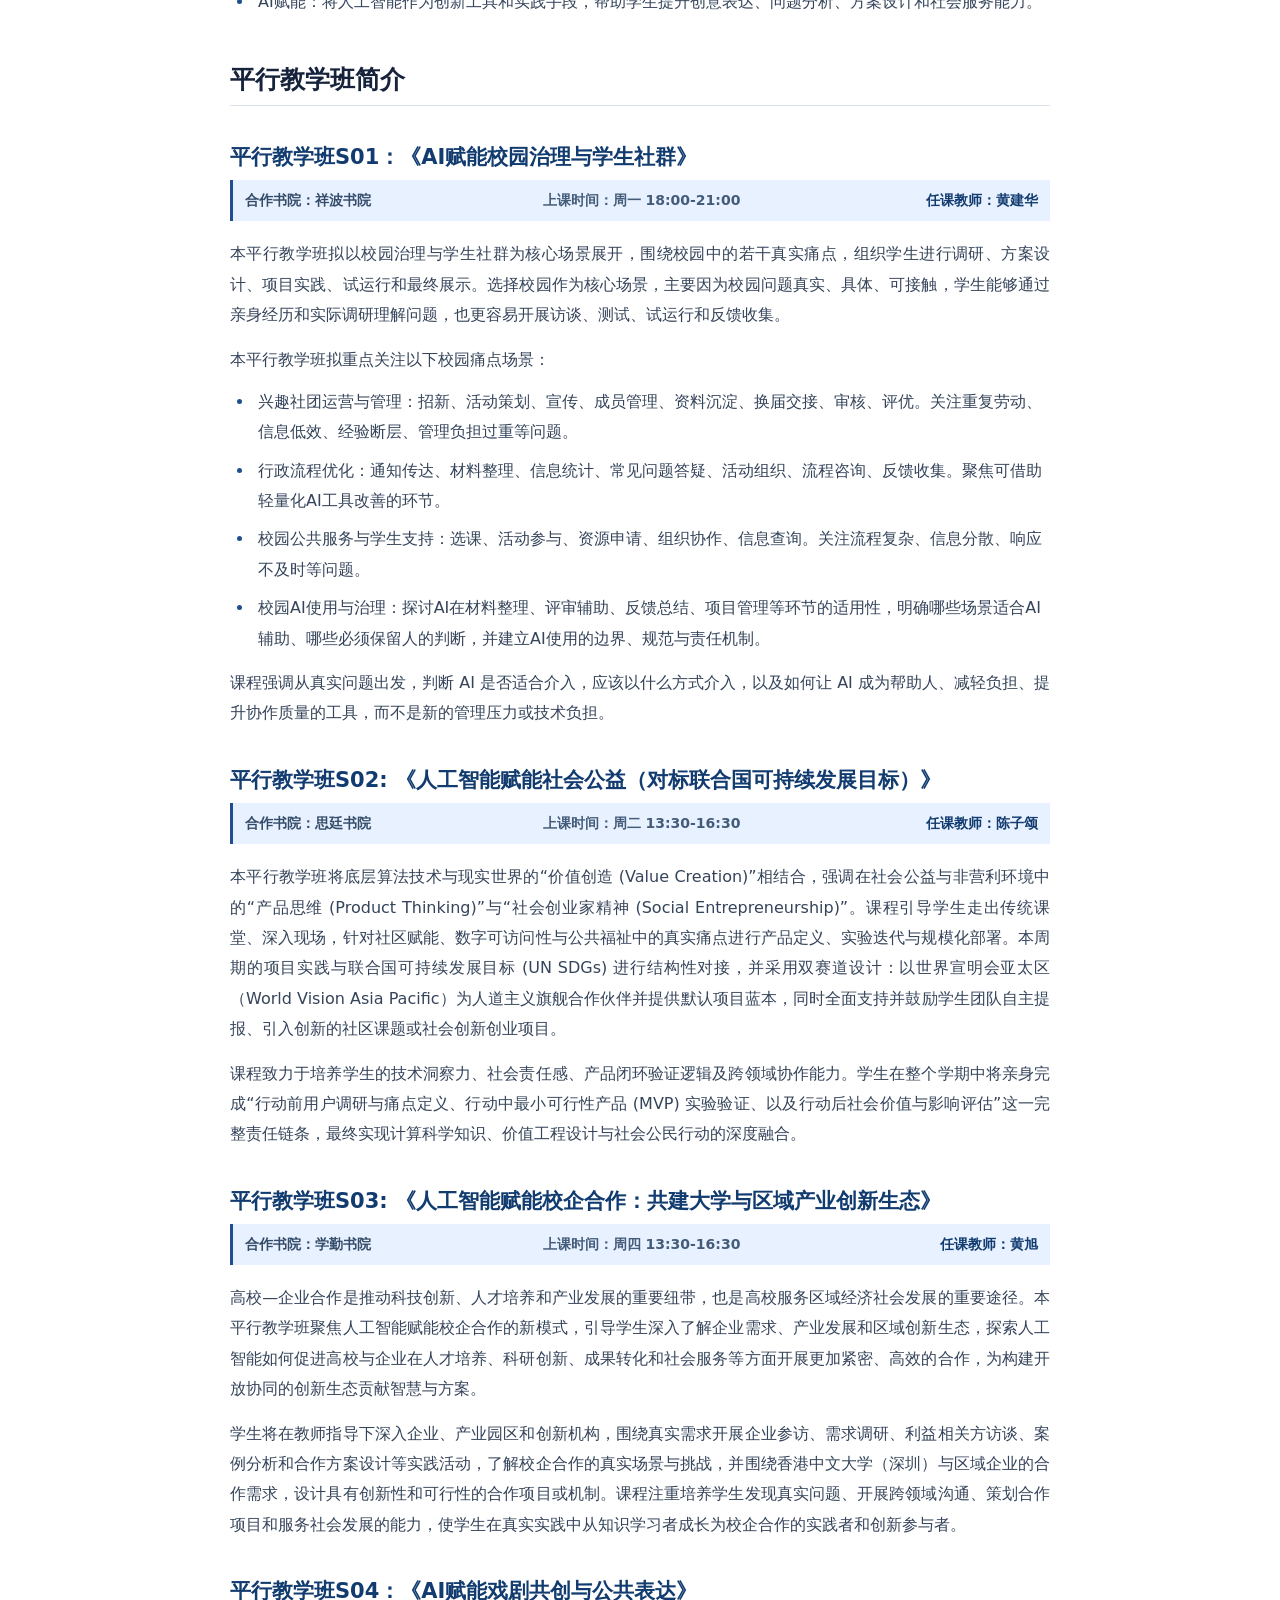
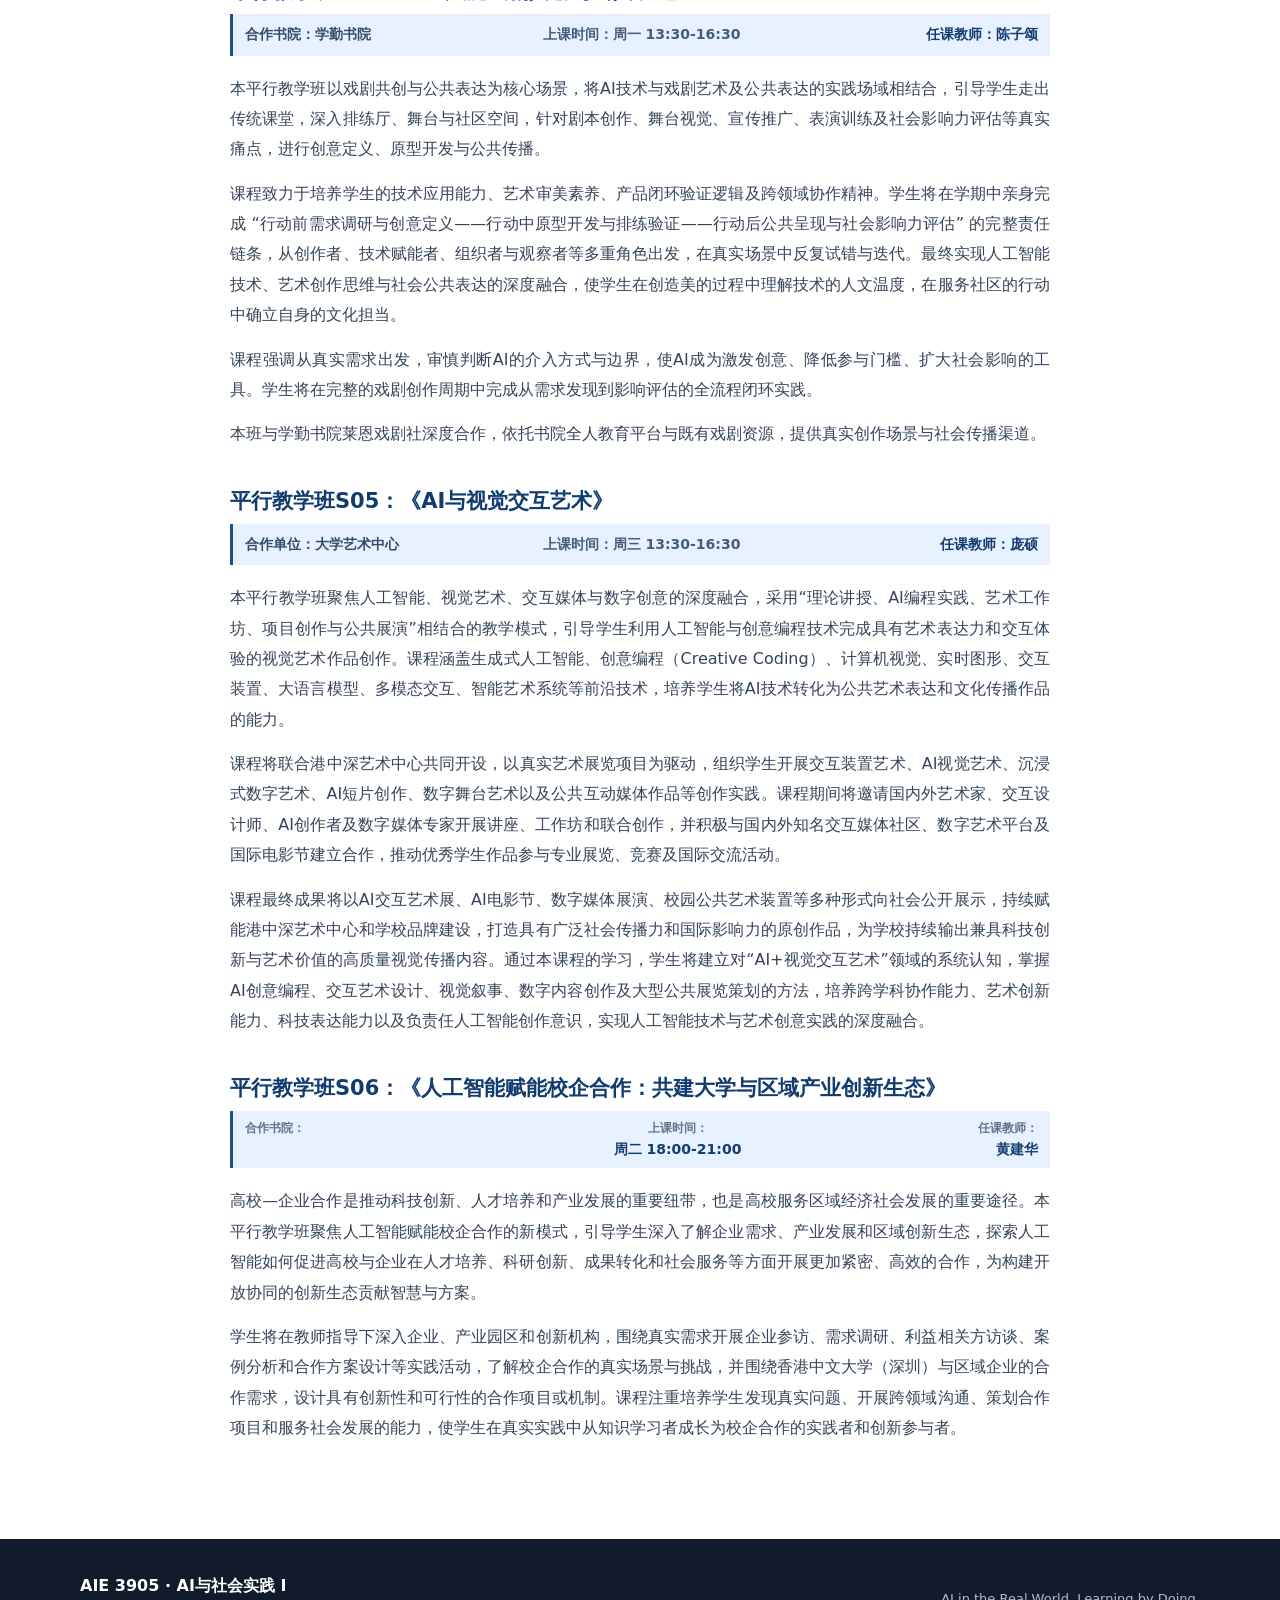
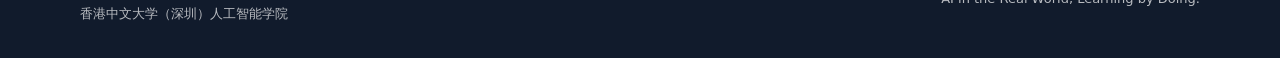
==== commit 3bc2ddb4: "UD" ====
--- a/index.html
+++ b/index.html
@@ -36,7 +36,7 @@
     </div>
   </footer>
 
-  <script src="./js/data.js?v=20260813-1"></script>
+  <script src="./js/data.js?v=20260813-2"></script>
   <script src="./js/app.js?v=20260813-1"></script>
 </body>
 </html>
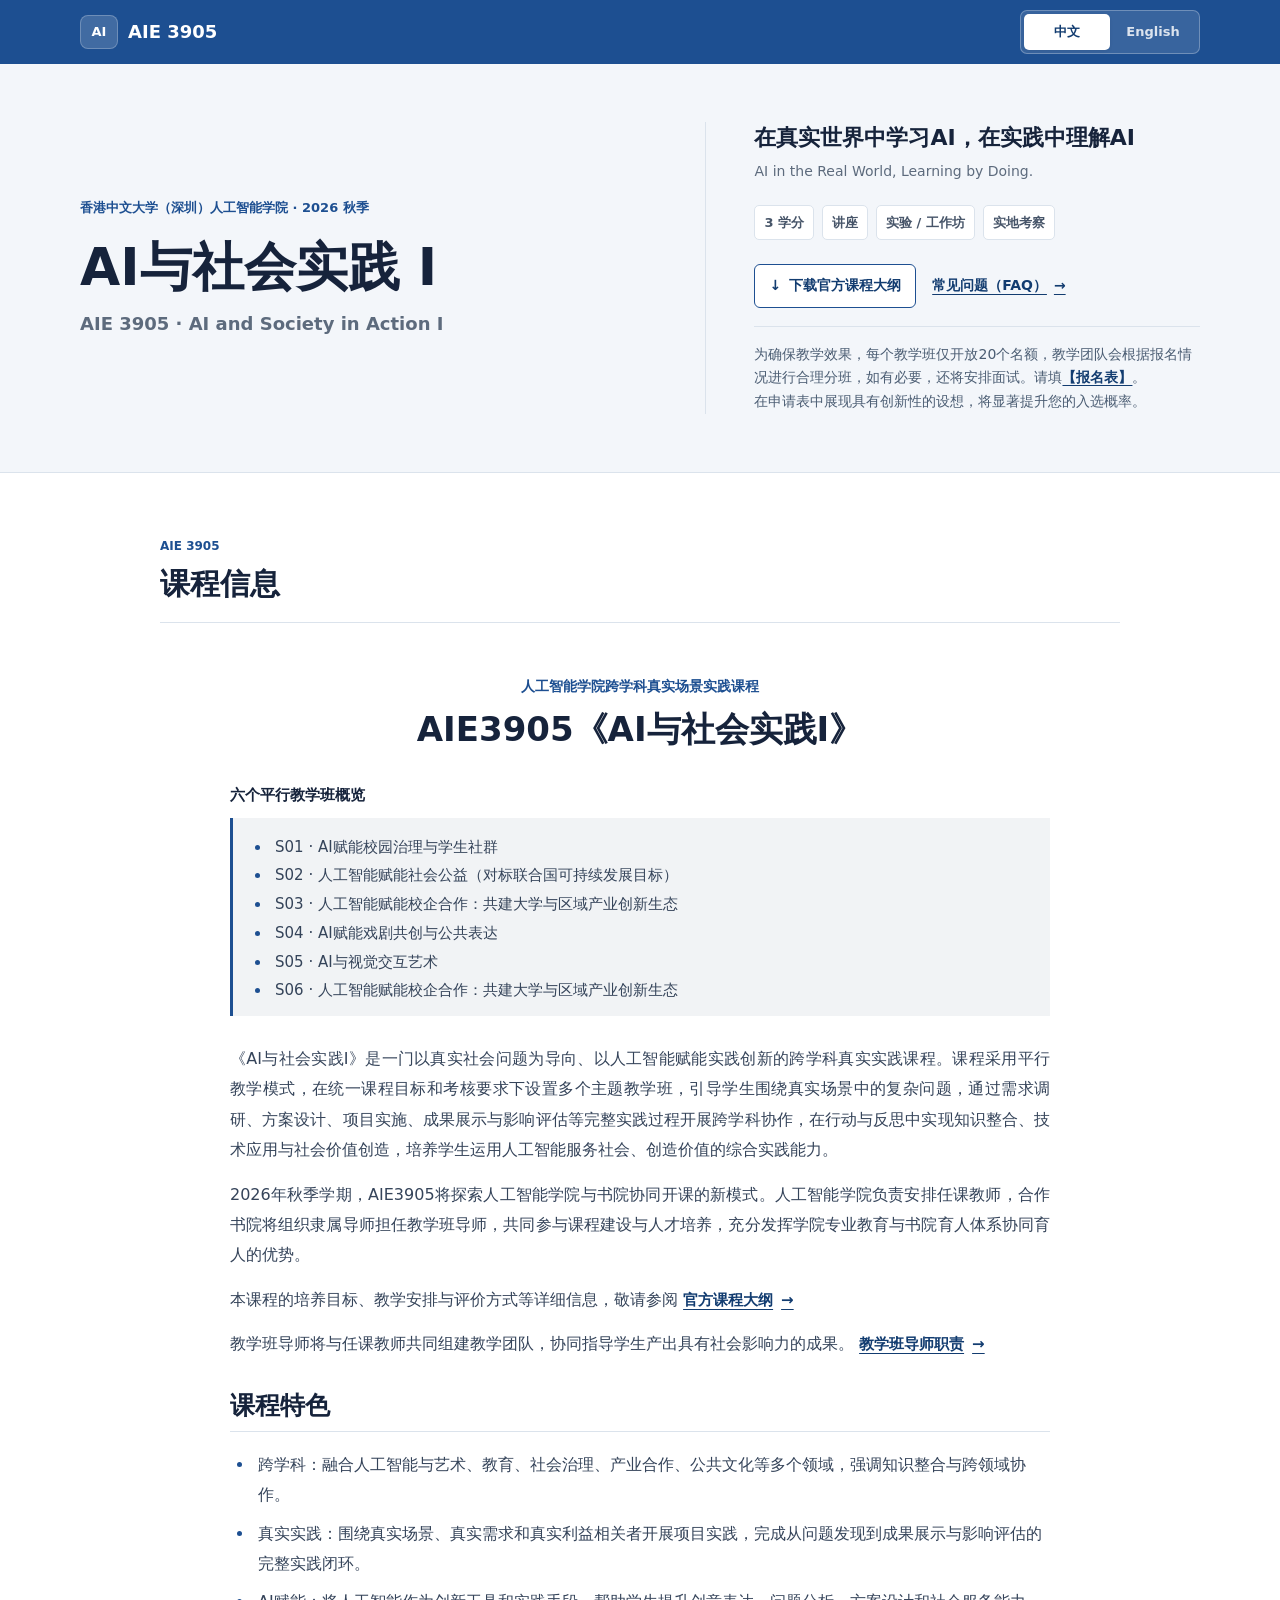
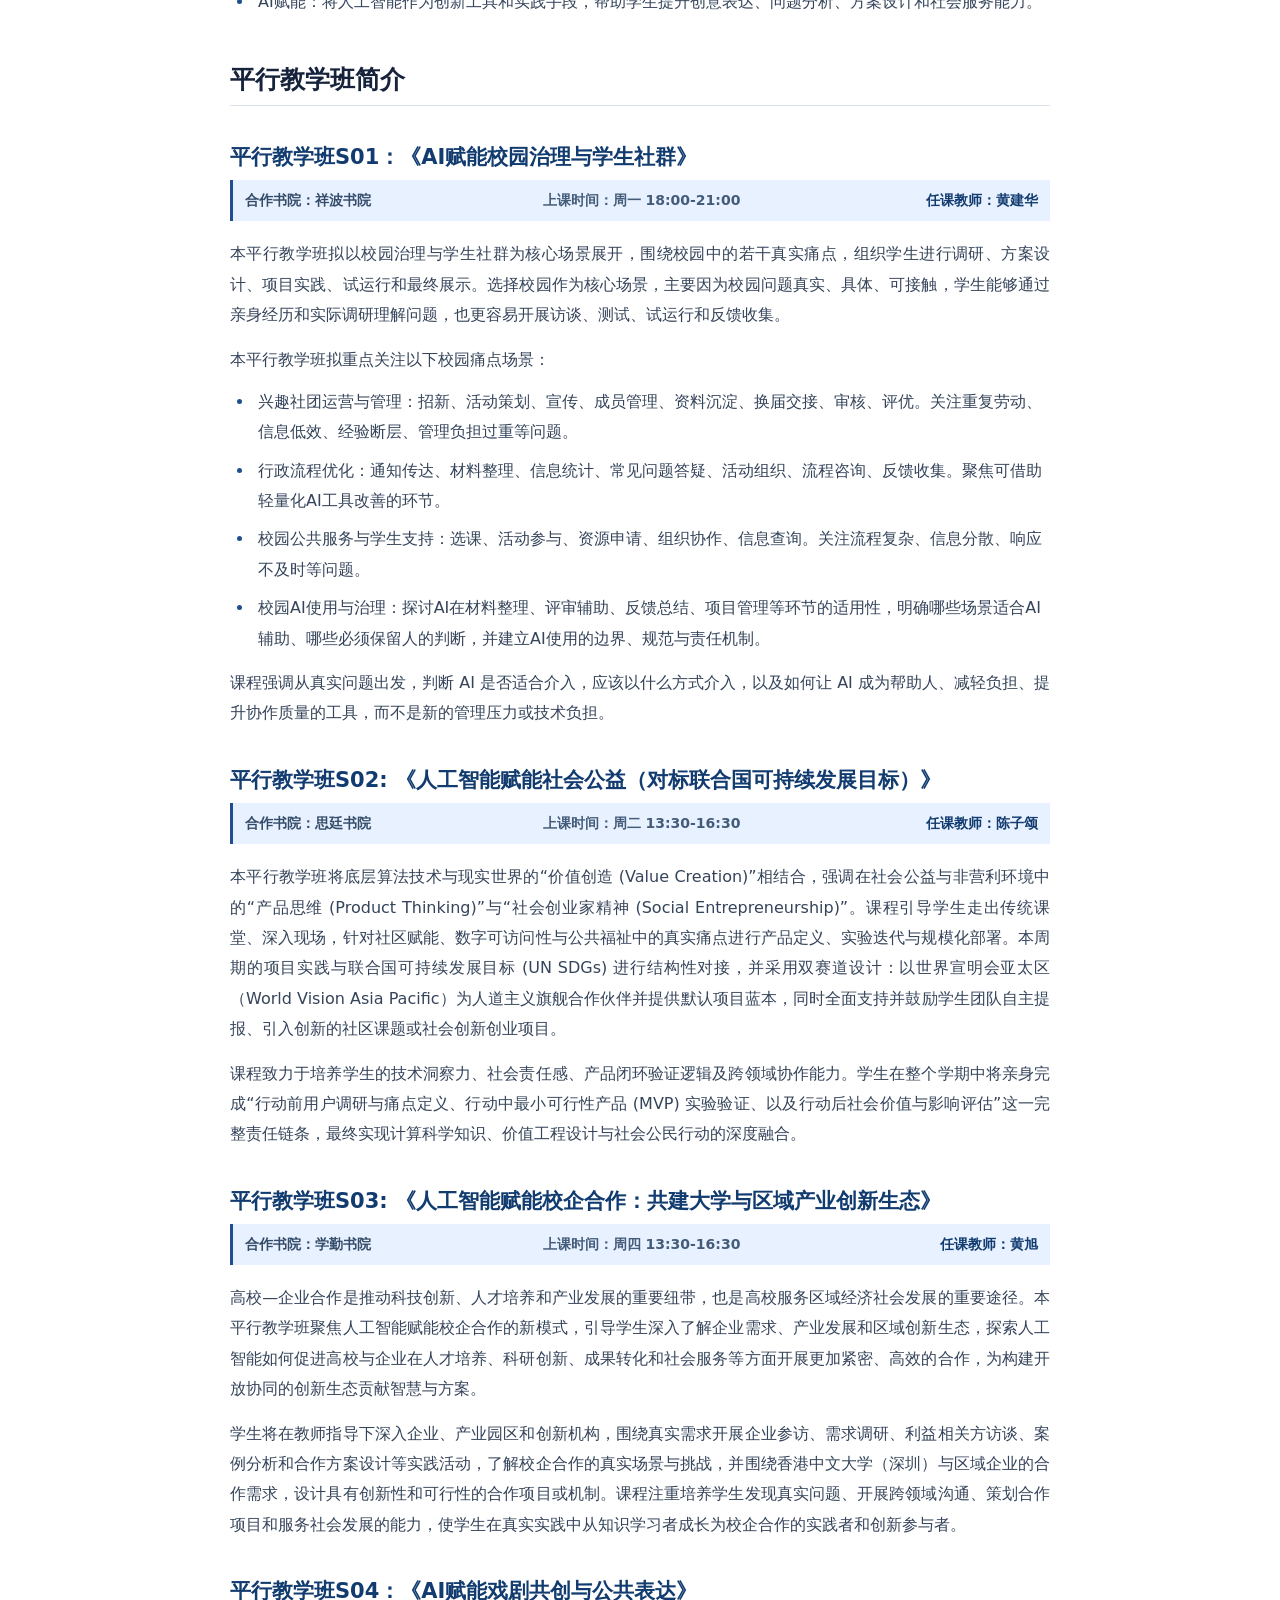
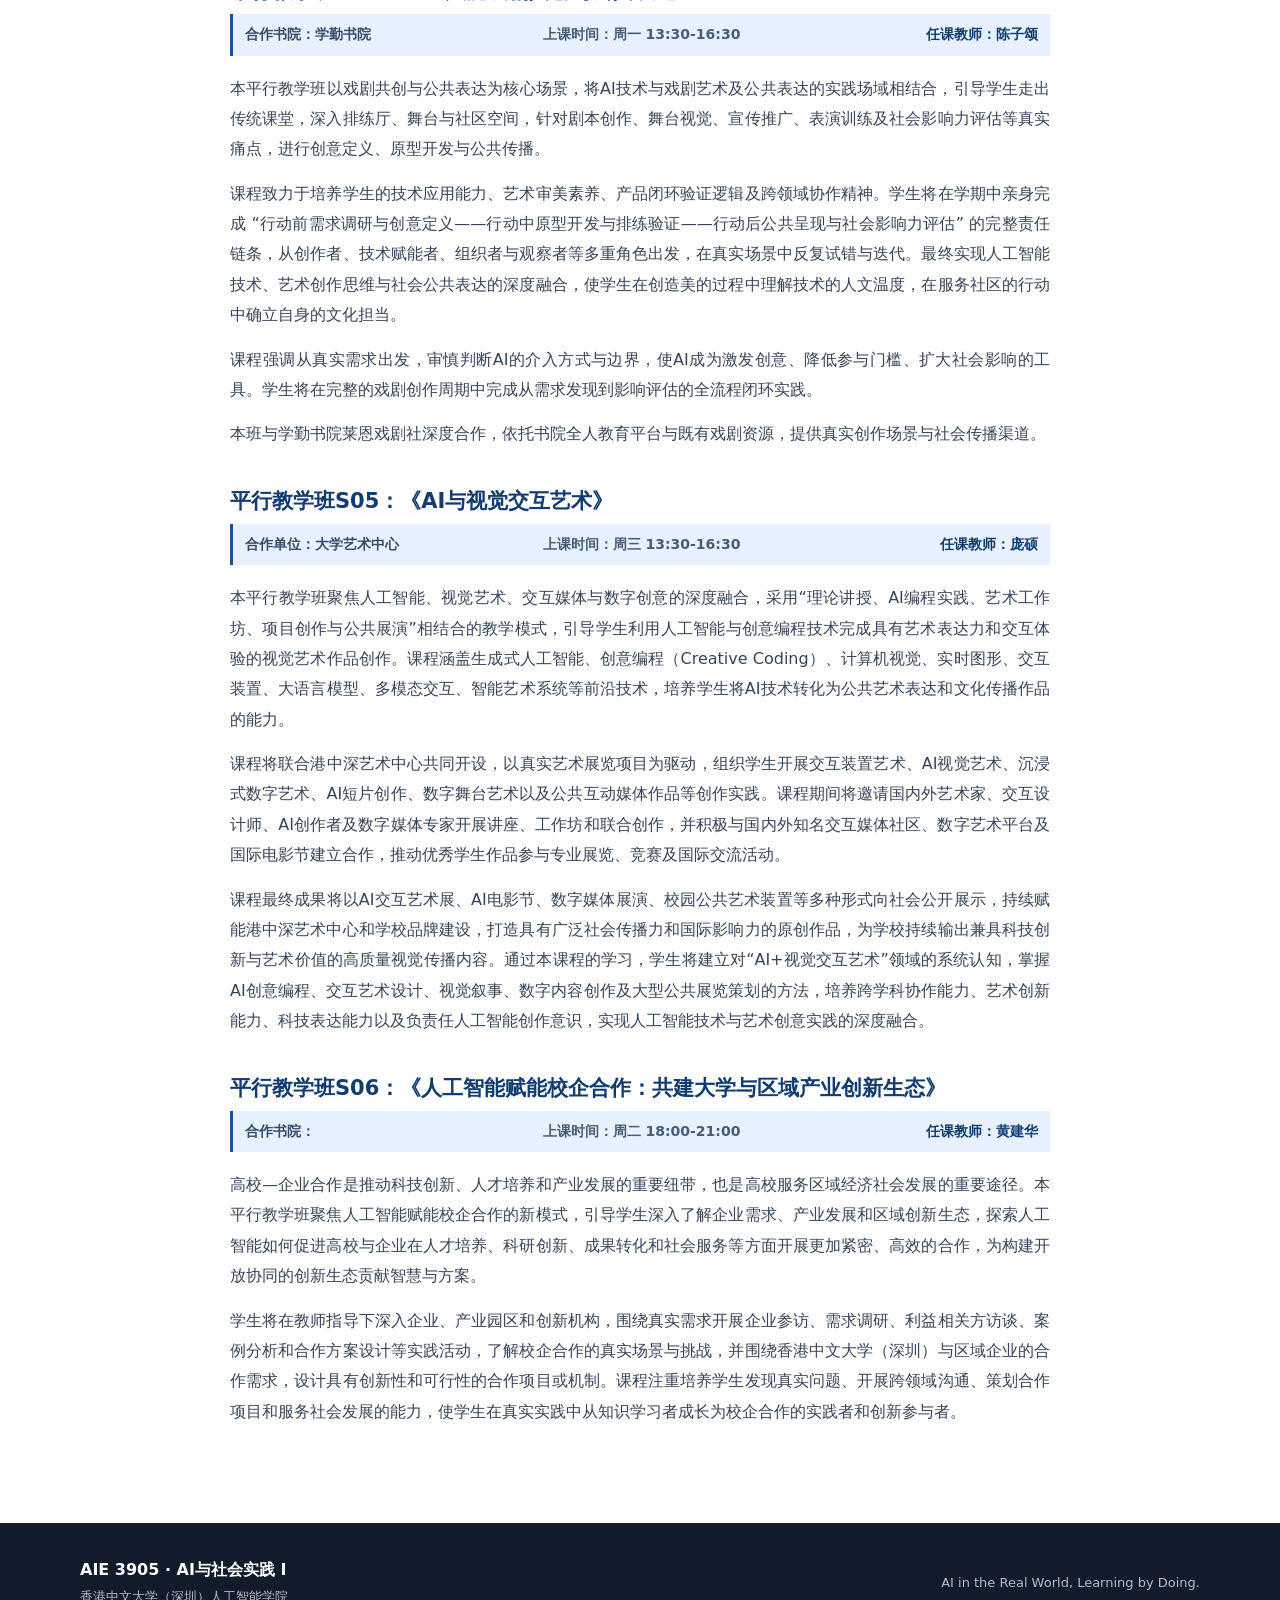
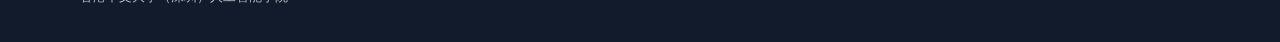
==== commit 51d2e11a: "UD" ====
--- a/index.html
+++ b/index.html
@@ -36,7 +36,7 @@
     </div>
   </footer>
 
-  <script src="./js/data.js?v=20260813-2"></script>
+  <script src="./js/data.js?v=20260813-3"></script>
   <script src="./js/app.js?v=20260813-1"></script>
 </body>
 </html>
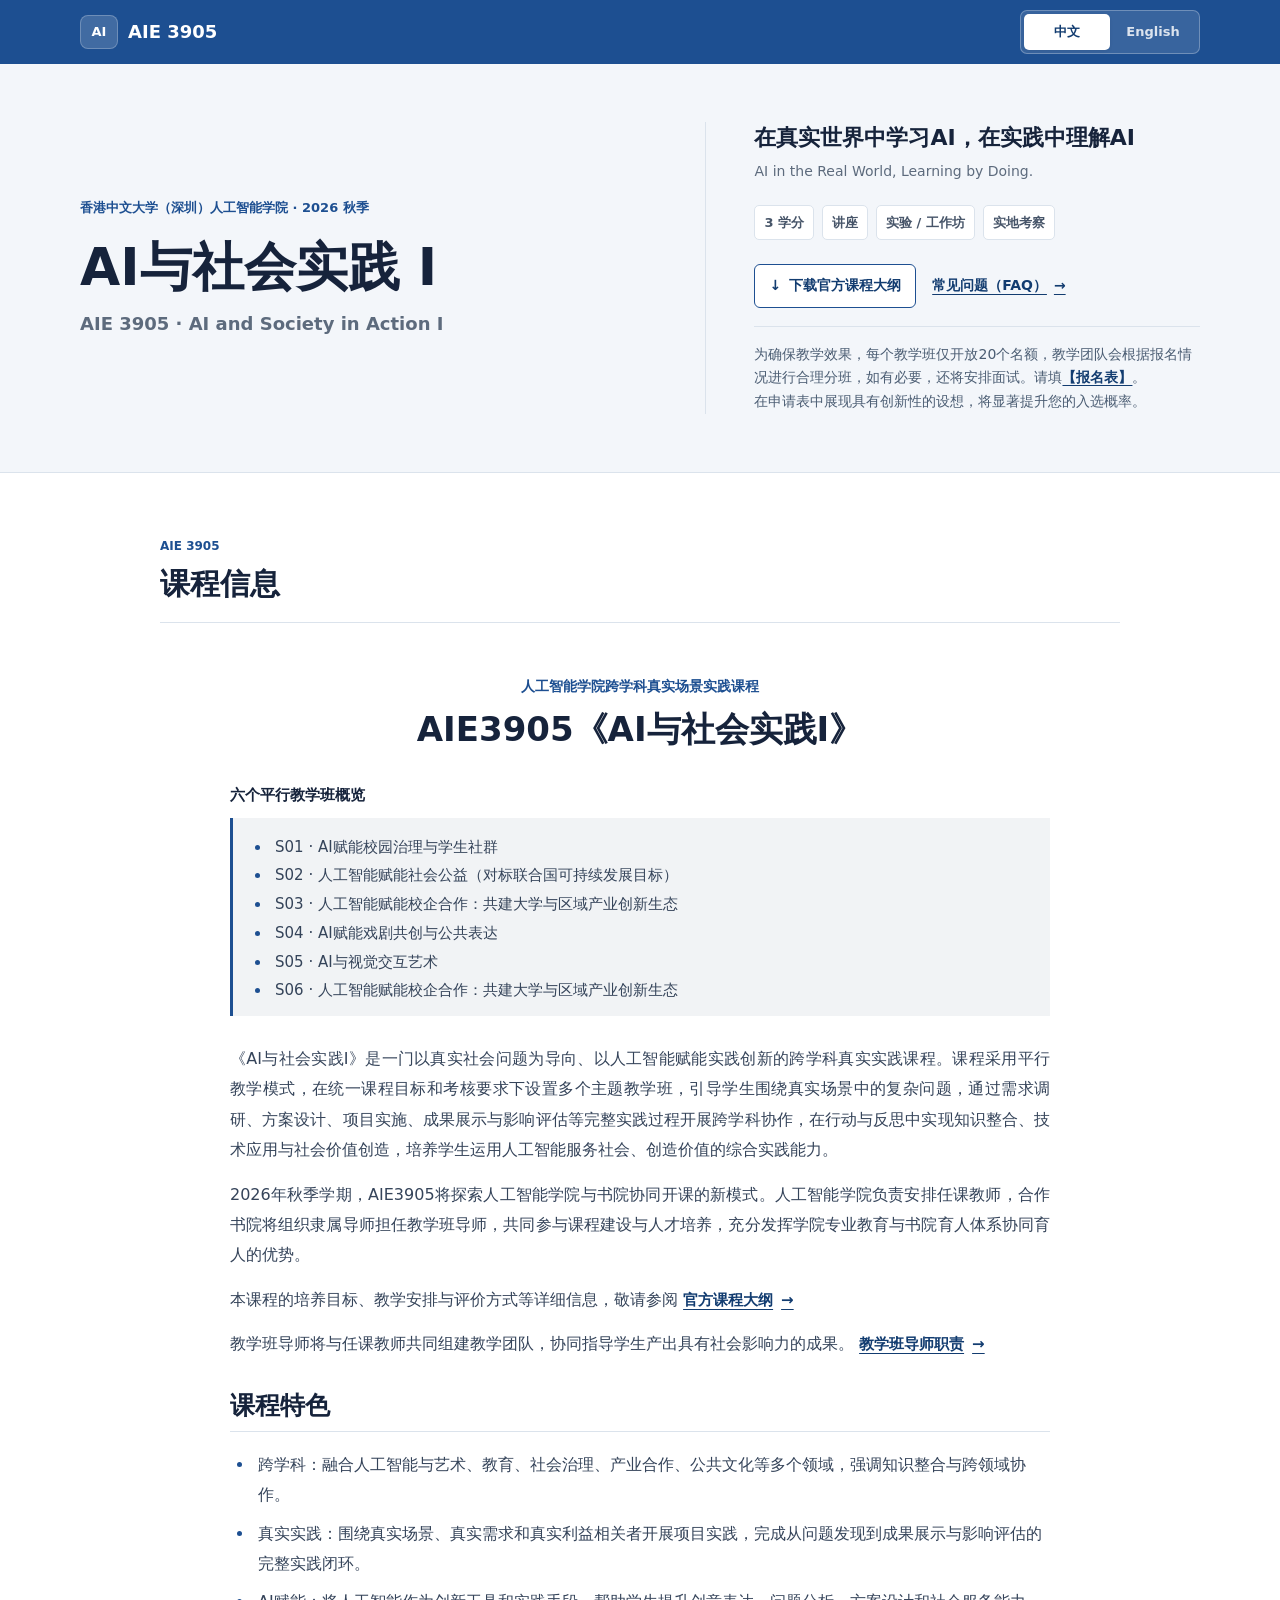
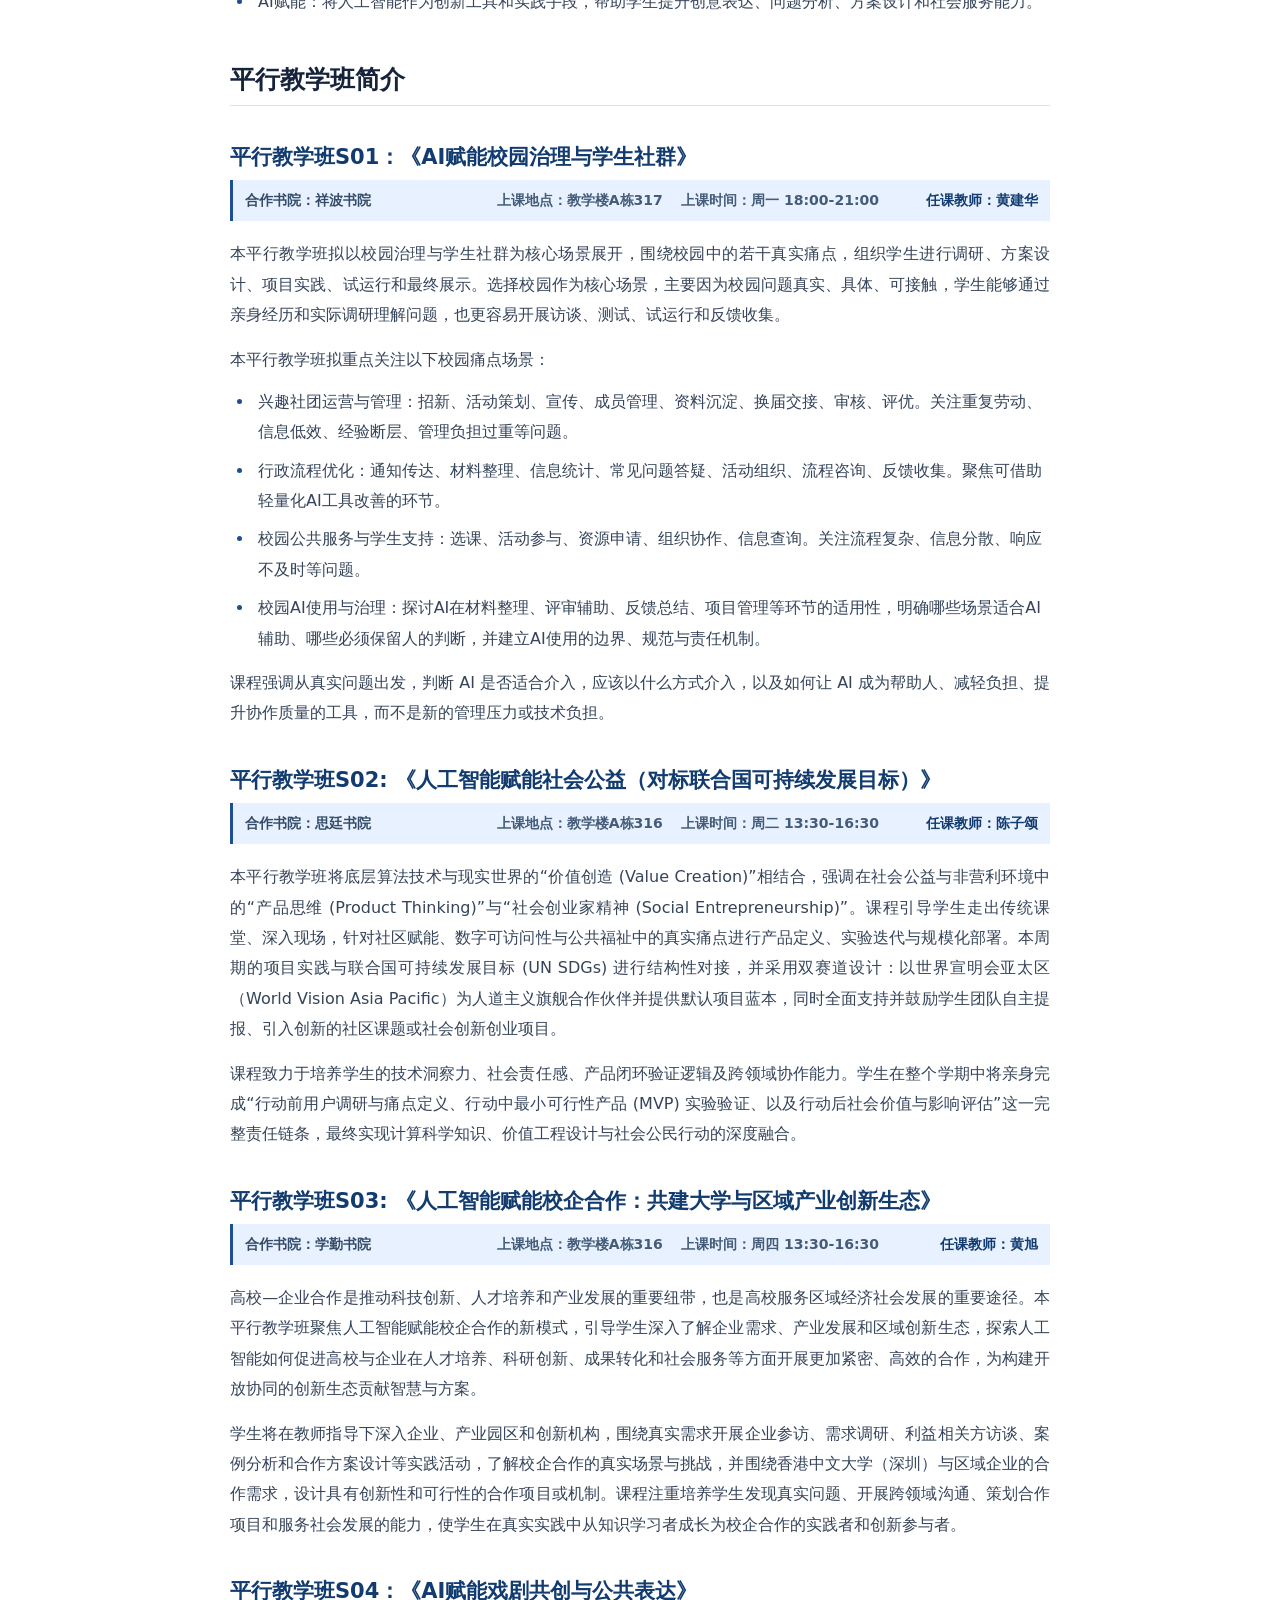
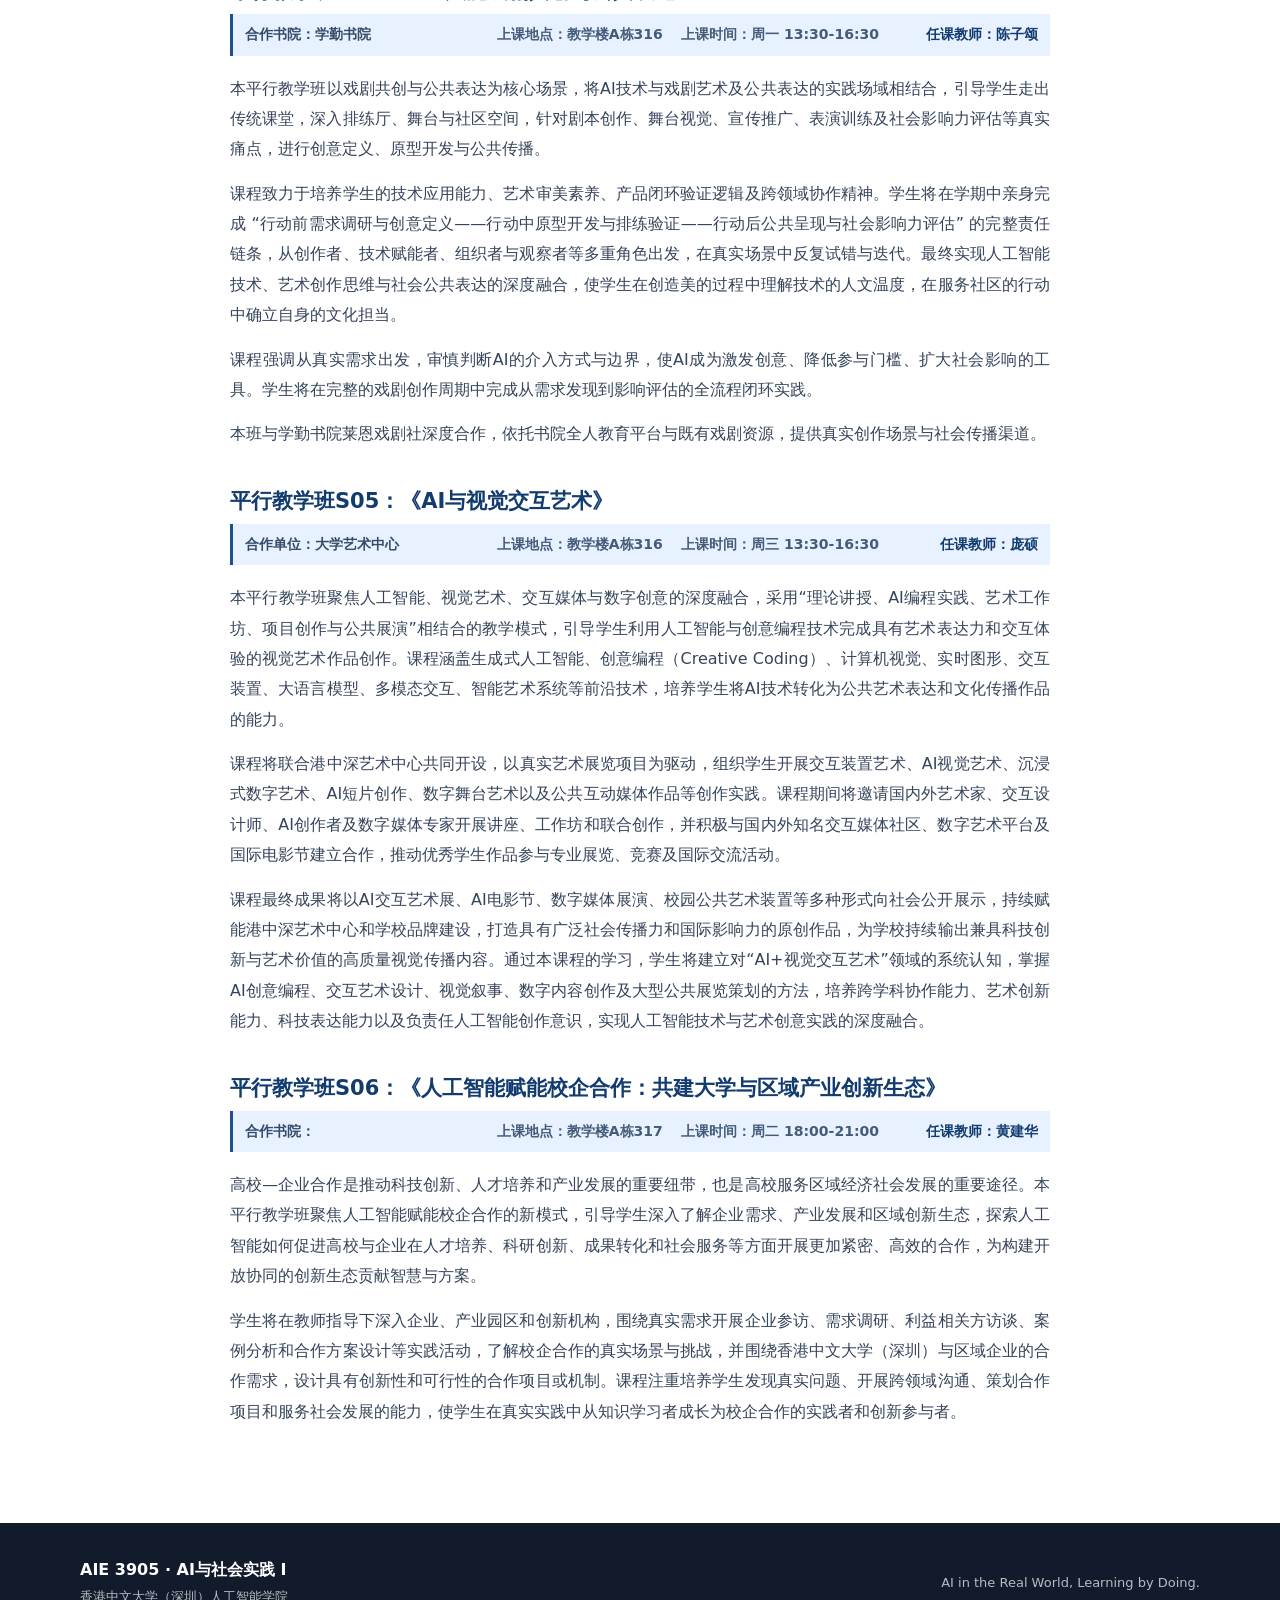
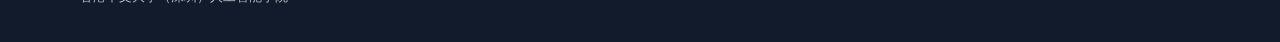
==== commit 6b9c068f: "UD" ====
--- a/index.html
+++ b/index.html
@@ -36,7 +36,7 @@
     </div>
   </footer>
 
-  <script src="./js/data.js?v=20260813-3"></script>
-  <script src="./js/app.js?v=20260813-1"></script>
+  <script src="./js/data.js?v=20260904-1"></script>
+  <script src="./js/app.js?v=20260904-1"></script>
 </body>
 </html>
--- a/css/style.css
+++ b/css/style.css
@@ -198,7 +198,7 @@
   margin: 9px 0 18px;
   padding: 9px 12px;
   display: grid;
-  grid-template-columns: minmax(0, 1fr) auto minmax(0, 1fr);
+  grid-template-columns: minmax(0, 1.2fr) minmax(0, .9fr) minmax(0, 1fr) minmax(0, .75fr);
   align-items: baseline;
   gap: 8px 18px;
   border-left: 3px solid var(--primary);
@@ -207,17 +207,17 @@
   font-size: 14px;
   font-weight: 750;
 }
-.document-meeting-time { justify-self: center; color: #445c79; text-align: center; }
+.document-classroom, .document-meeting-time { justify-self: center; color: #445c79; text-align: center; white-space: nowrap; }
 .document-instructor { justify-self: end; color: var(--primary-dark); text-align: right; }
 .document-partner-stacked {
-  grid-template-columns: minmax(0, 1.1fr) minmax(0, 1.25fr) minmax(0, .8fr);
+  grid-template-columns: minmax(0, 1.05fr) minmax(0, .95fr) minmax(0, 1.15fr) minmax(0, .75fr);
   align-items: start;
 }
 .document-partner-two-fields { grid-template-columns: repeat(2, minmax(0, 1fr)); }
 .document-partner-two-fields .document-partner-field:nth-child(2) { align-items: flex-end; text-align: right; }
 .document-partner-field { min-width: 0; display: flex; flex-direction: column; }
-.document-partner-field:nth-child(2) { align-items: center; text-align: center; }
-.document-partner-field:nth-child(3) { align-items: flex-end; text-align: right; }
+.document-partner-field:nth-child(2), .document-partner-field:nth-child(3) { align-items: center; text-align: center; }
+.document-partner-field:nth-child(4) { align-items: flex-end; text-align: right; }
 .document-partner-label { color: #60748d; font-size: 12px; line-height: 1.35; white-space: nowrap; }
 .document-partner-value { margin-top: 3px; color: var(--primary-dark); font-size: 14px; line-height: 1.45; white-space: nowrap; }
 .document-feature {
@@ -318,8 +318,8 @@
   .document-section-title { margin-top: 32px; font-size: 19px; overflow-wrap: anywhere; }
   .document-paragraph { font-size: 15px; text-align: left; }
   .document-partner { grid-template-columns: 1fr; align-items: start; }
-  .document-meeting-time, .document-instructor { justify-self: start; text-align: left; }
-  .document-partner-field:nth-child(2), .document-partner-field:nth-child(3) { align-items: flex-start; text-align: left; }
+  .document-classroom, .document-meeting-time, .document-instructor { justify-self: start; text-align: left; }
+  .document-partner-field:nth-child(2), .document-partner-field:nth-child(3), .document-partner-field:nth-child(4) { align-items: flex-start; text-align: left; }
   .document-resource-line { font-size: 15px; text-align: left; }
   .document-list li { font-size: 15px; }
   .mentor-hero-inner { padding-top: 36px; padding-bottom: 38px; }
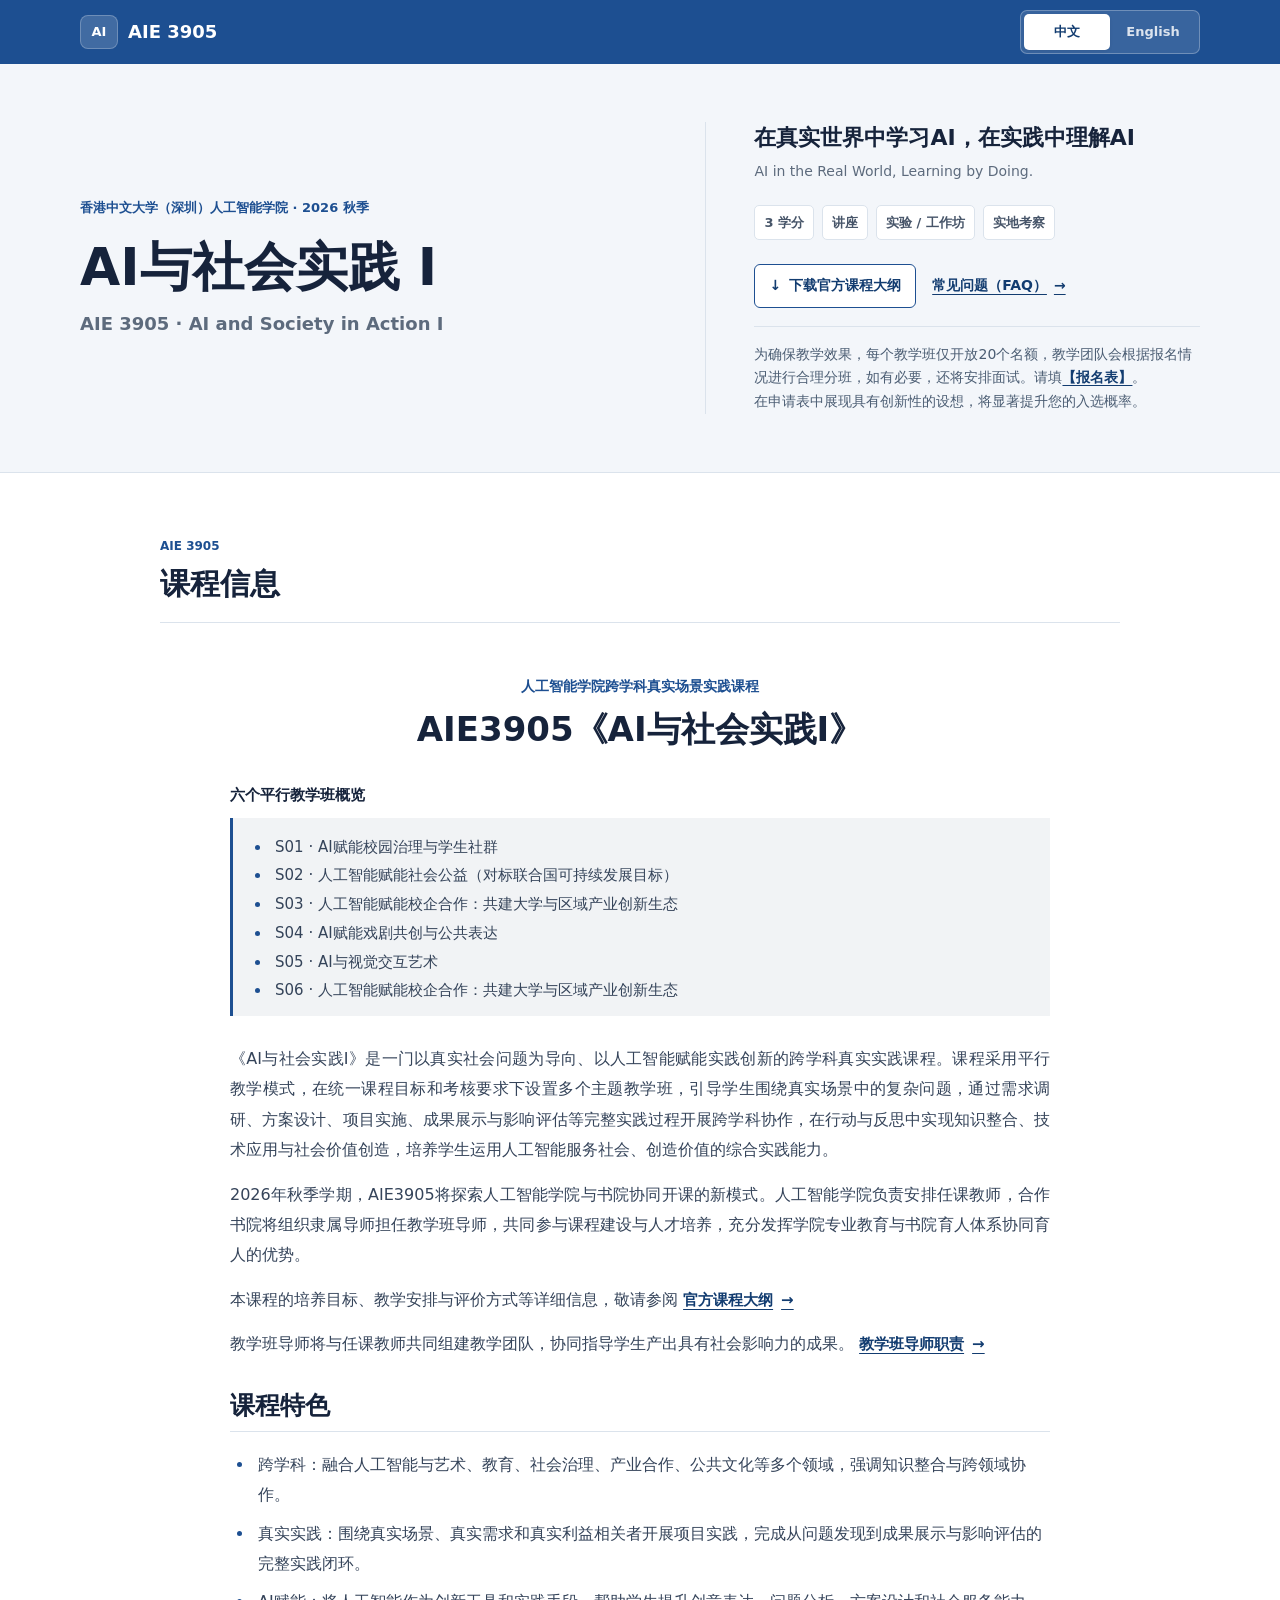
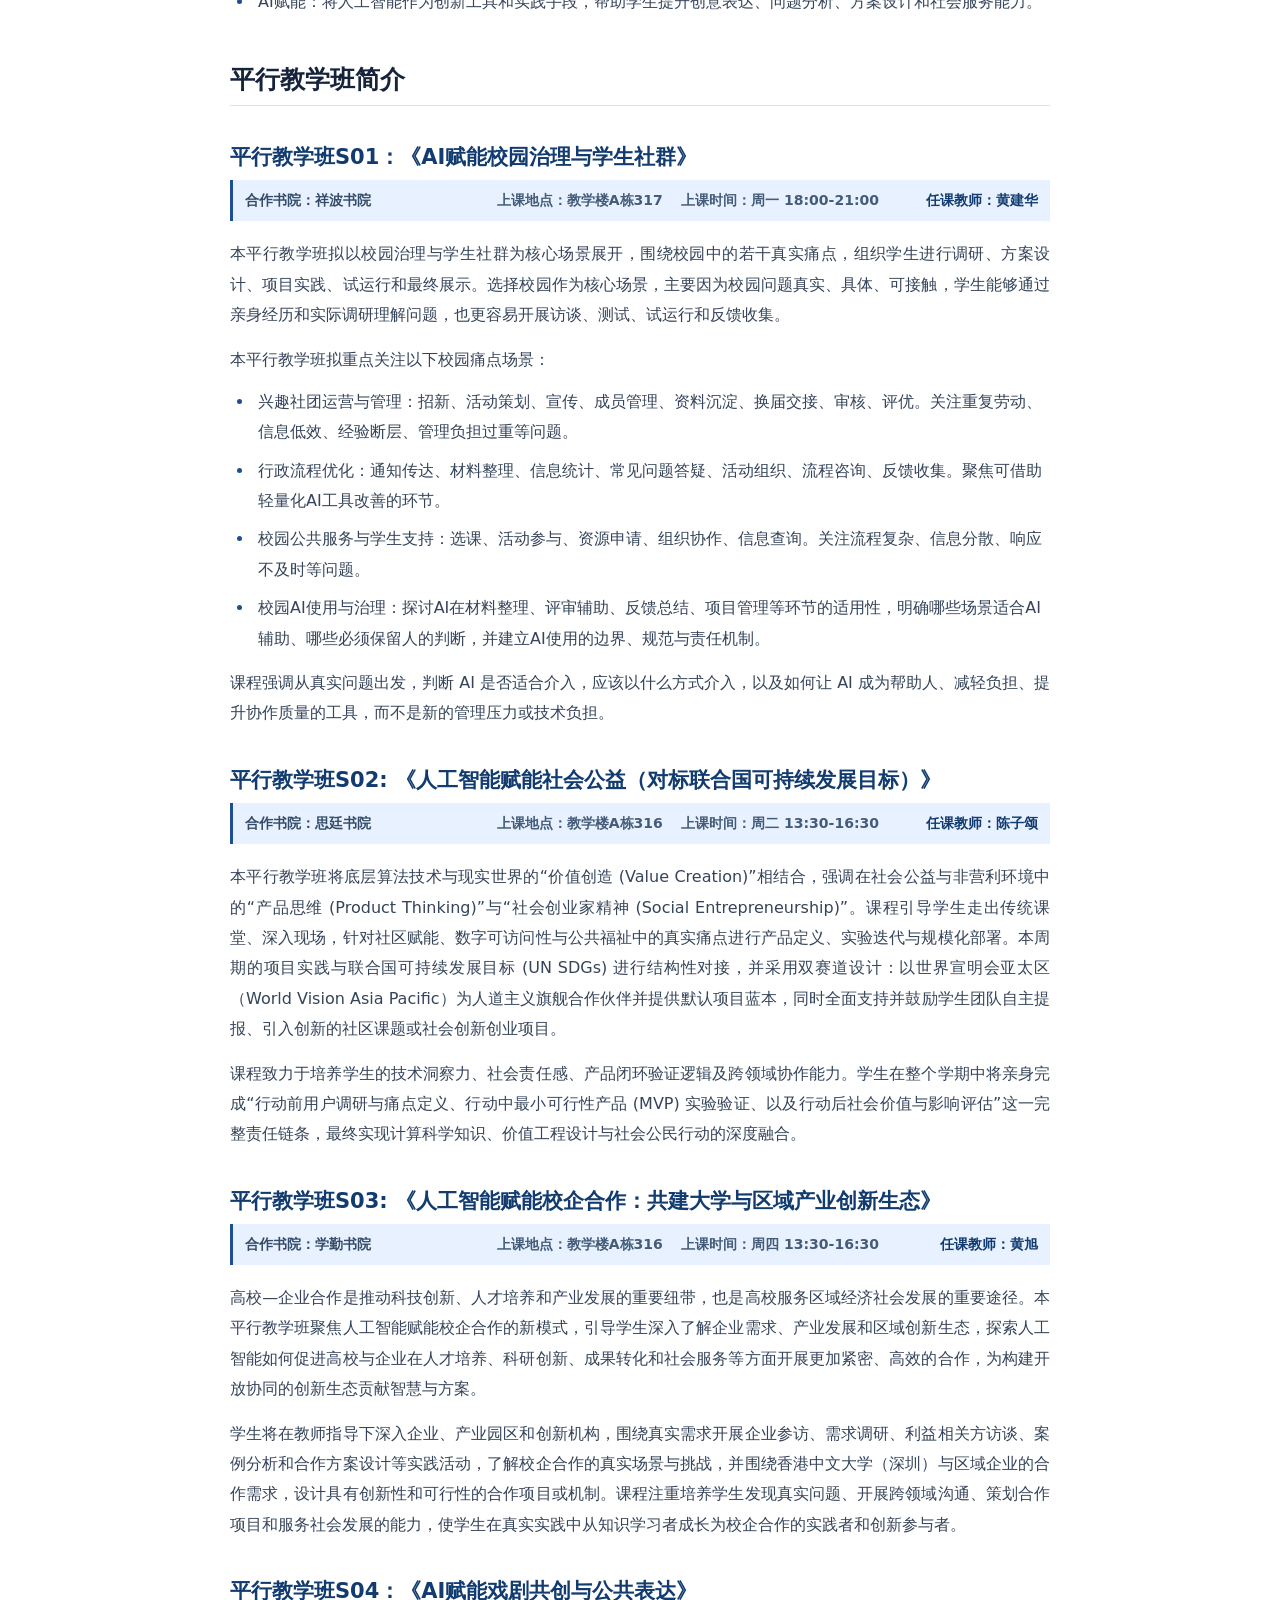
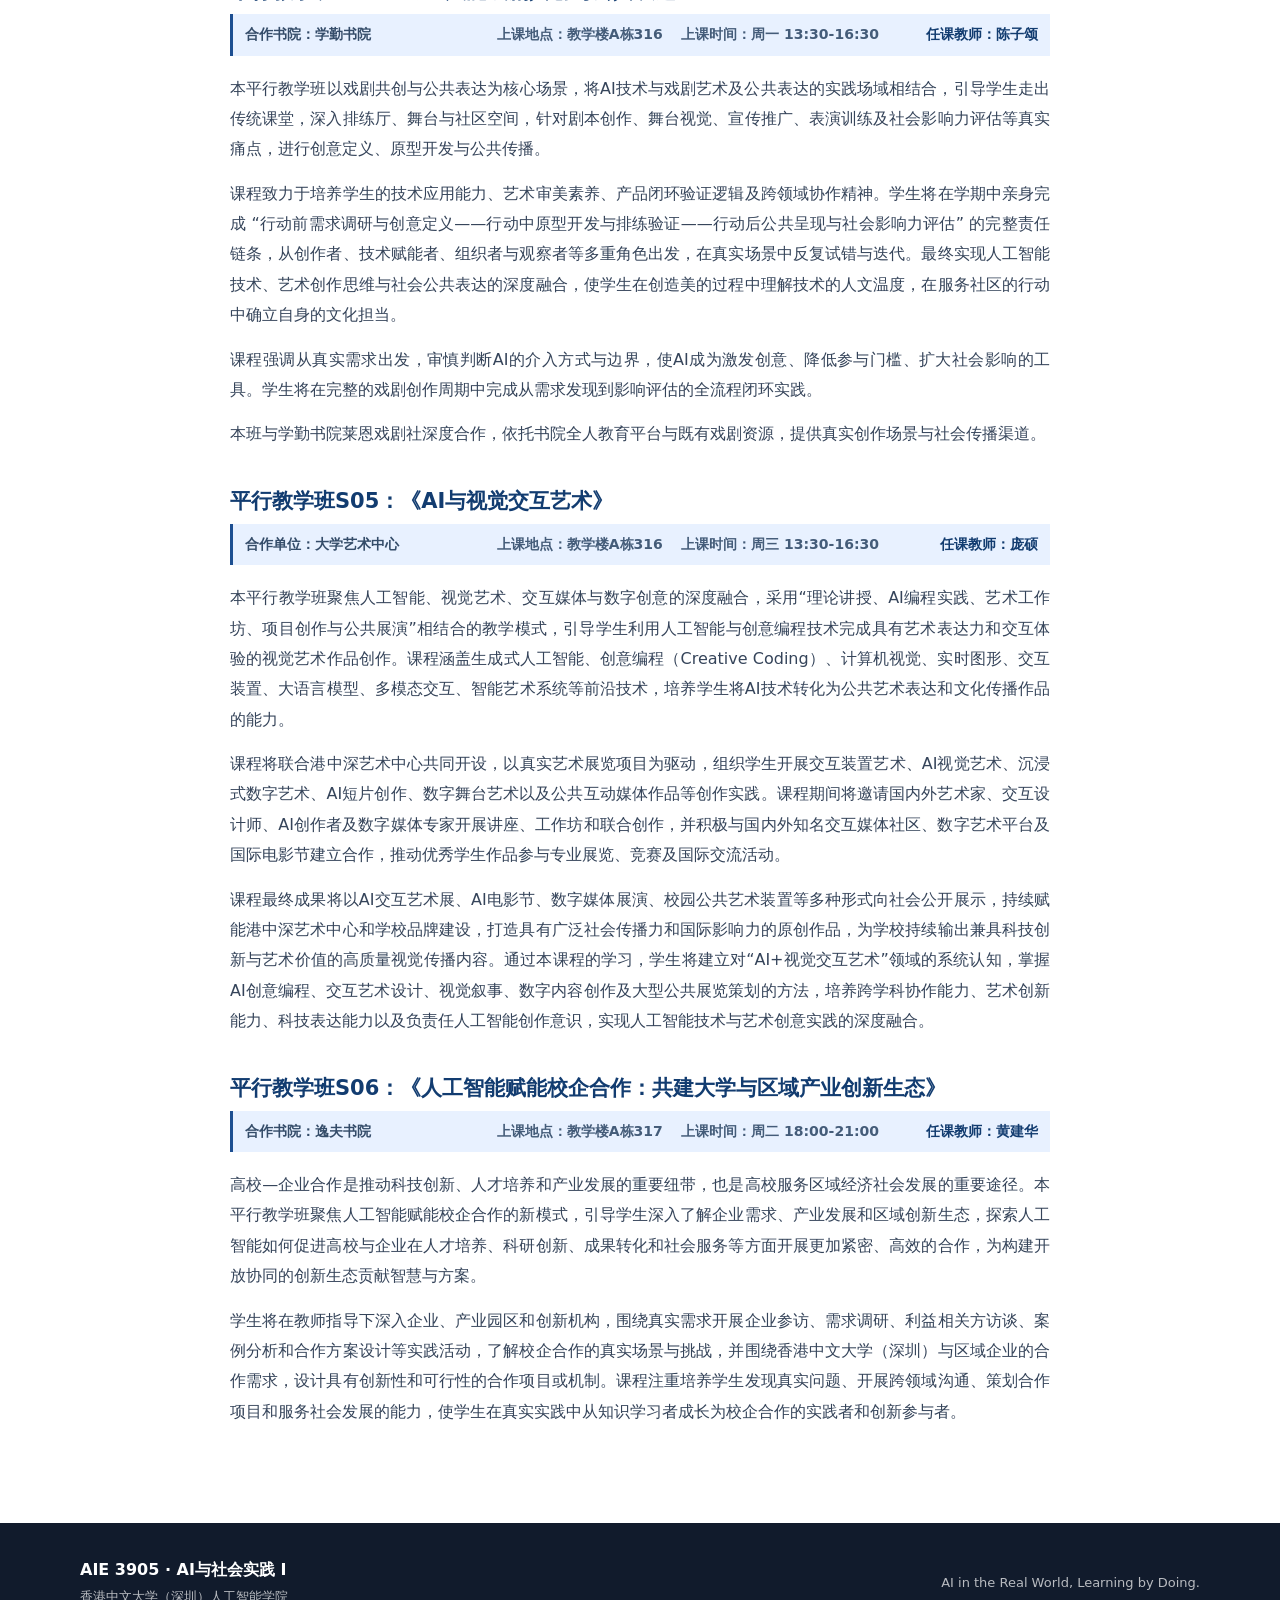
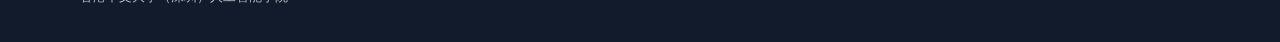
==== commit 44d2893d: "UD" ====
--- a/index.html
+++ b/index.html
@@ -36,7 +36,7 @@
     </div>
   </footer>
 
-  <script src="./js/data.js?v=20260904-1"></script>
+  <script src="./js/data.js?v=20260925-1"></script>
   <script src="./js/app.js?v=20260904-1"></script>
 </body>
 </html>
